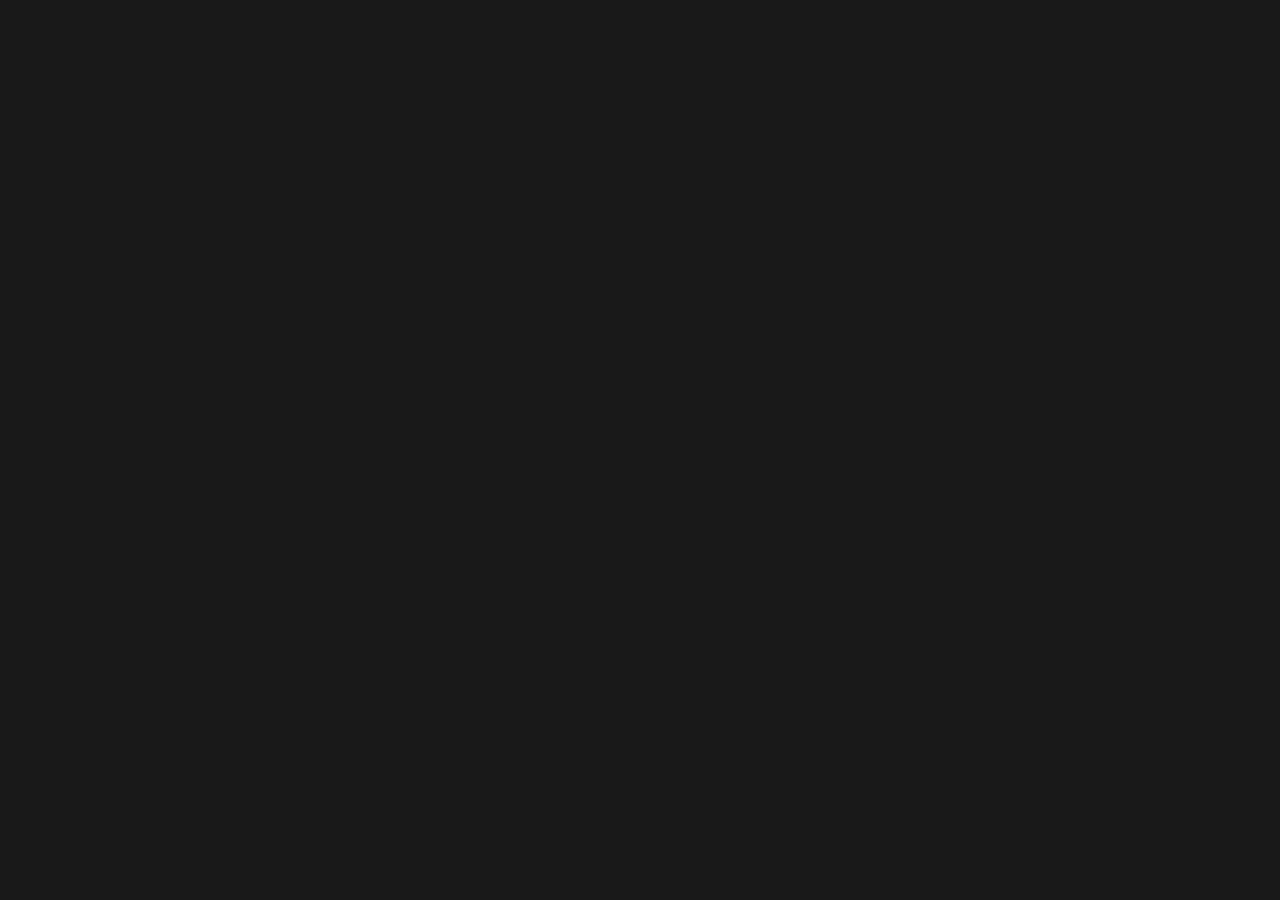
==== index.html @ 6f02e4bf "Add files via upload" ====
<!DOCTYPE html>
<html lang="en">

<head>
    <!-- Các thẻ meta cung cấp thông tin về trang web, không hiển thị trực tiếp trên trang -->
    <!-- Đặt bộ ký tự của trang web là UTF-8 
    (hiển thị gần như tất cả các ngôn ngữ trên thế giới, bao gồm cả tiếng Việt) -->
    <meta charset="UTF-8">
    <!-- Đặt viewport để trang web hiển thị tốt trên các thiết bị di động -->
    <meta name="viewport" content="width=device-width, initial-scale=1.0">
    <!-- Đặt tên tác giả của trang web -->
    <meta name="author" content="Ba Tuong Nguyen">
    <!-- Đặt mô tả ngắn gọn về trang web -->
    <meta name="description" content="Portfolio Website of Ba Tuong Nguyen, a 3D artist">
    <!-- Đặt các từ khóa liên quan đến trang web để cải thiện SEO -->
    <meta name="keywords" content="3D artist, portfolio, Ba Tuong Nguyen">

    <!-- Tiêu đề hiển thị trên tab trình duyệt -->
    <title>BTN - 3D Artist</title>

    <!-- Thẻ link được dùng để kết nối các tài nguyên bên ngoài như CSS, JS, favicon, font chữ, v.v.-->
    <!-- Đặt biểu tượng favicon cho trang web -->
    <link rel="icon" href="/img/Symbol Logo.png" type="image/x-icon" sizes="32x32">
    <!-- Liên kết đến tệp CSS bên ngoài để định dạng trang web -->
    <link rel="stylesheet" href="/css/style.css">
</head>

</html>
---- css/style.css ----
html {
    font-size: 20px;
    font-family: "Montserrat", "Roboto", sans-serif;
    background: rgba(0, 0, 0, 0.9)
}
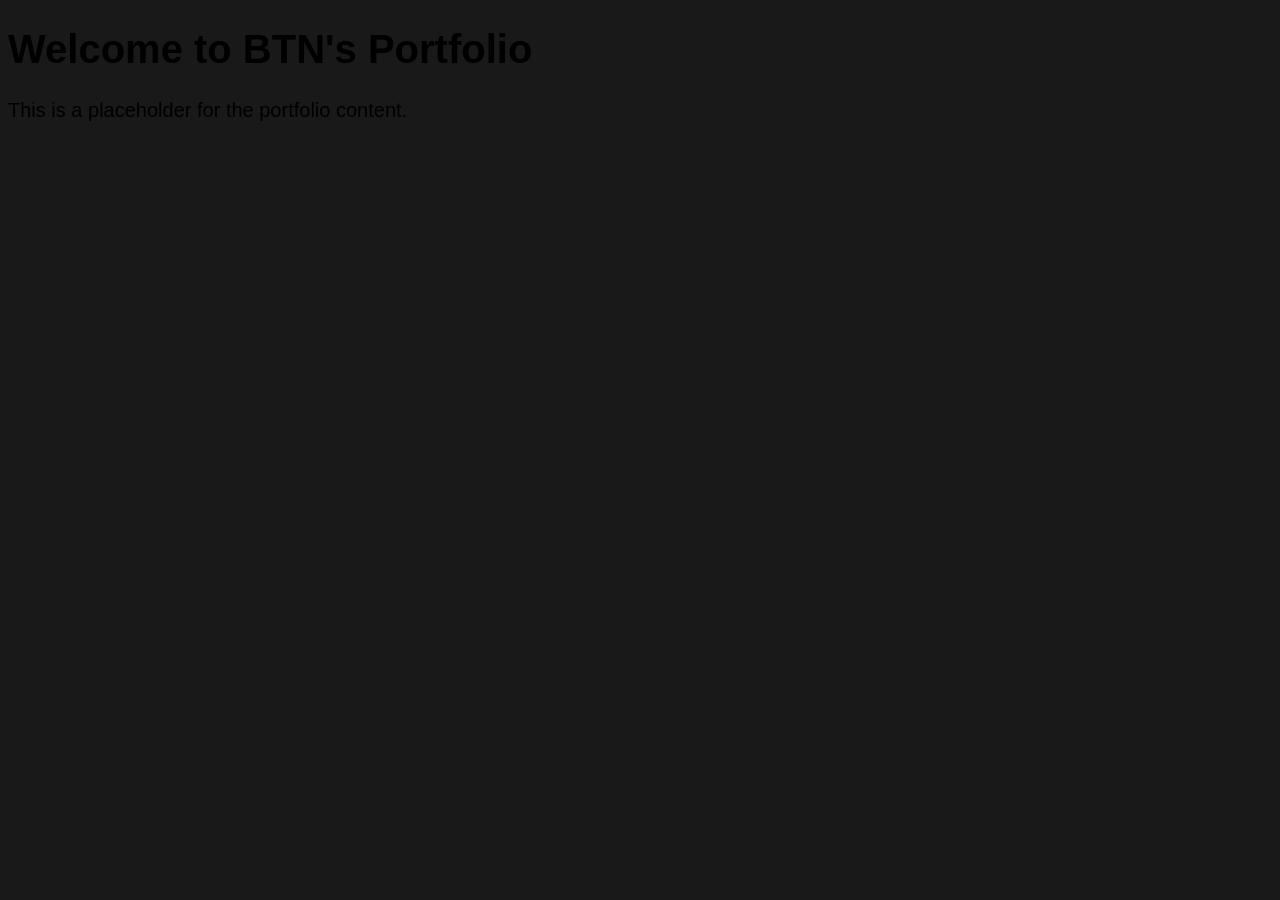
==== commit 7c84be0a: "Update index.html" ====
--- a/index.html
+++ b/index.html
@@ -20,9 +20,14 @@
 
     <!-- Thẻ link được dùng để kết nối các tài nguyên bên ngoài như CSS, JS, favicon, font chữ, v.v.-->
     <!-- Đặt biểu tượng favicon cho trang web -->
-    <link rel="icon" href="/img/Symbol Logo.png" type="image/x-icon" sizes="32x32">
+    <link rel="icon" href="./img/Symbol Logo.png" type="image/x-icon" sizes="32x32">
     <!-- Liên kết đến tệp CSS bên ngoài để định dạng trang web -->
-    <link rel="stylesheet" href="/css/style.css">
+    <link rel="stylesheet" href="./css/style.css">
 </head>
 
+<body>
+    <h1>Welcome to BTN's Portfolio</h1>
+    <p>This is a placeholder for the portfolio content.</p>
+</body>
+
 </html>
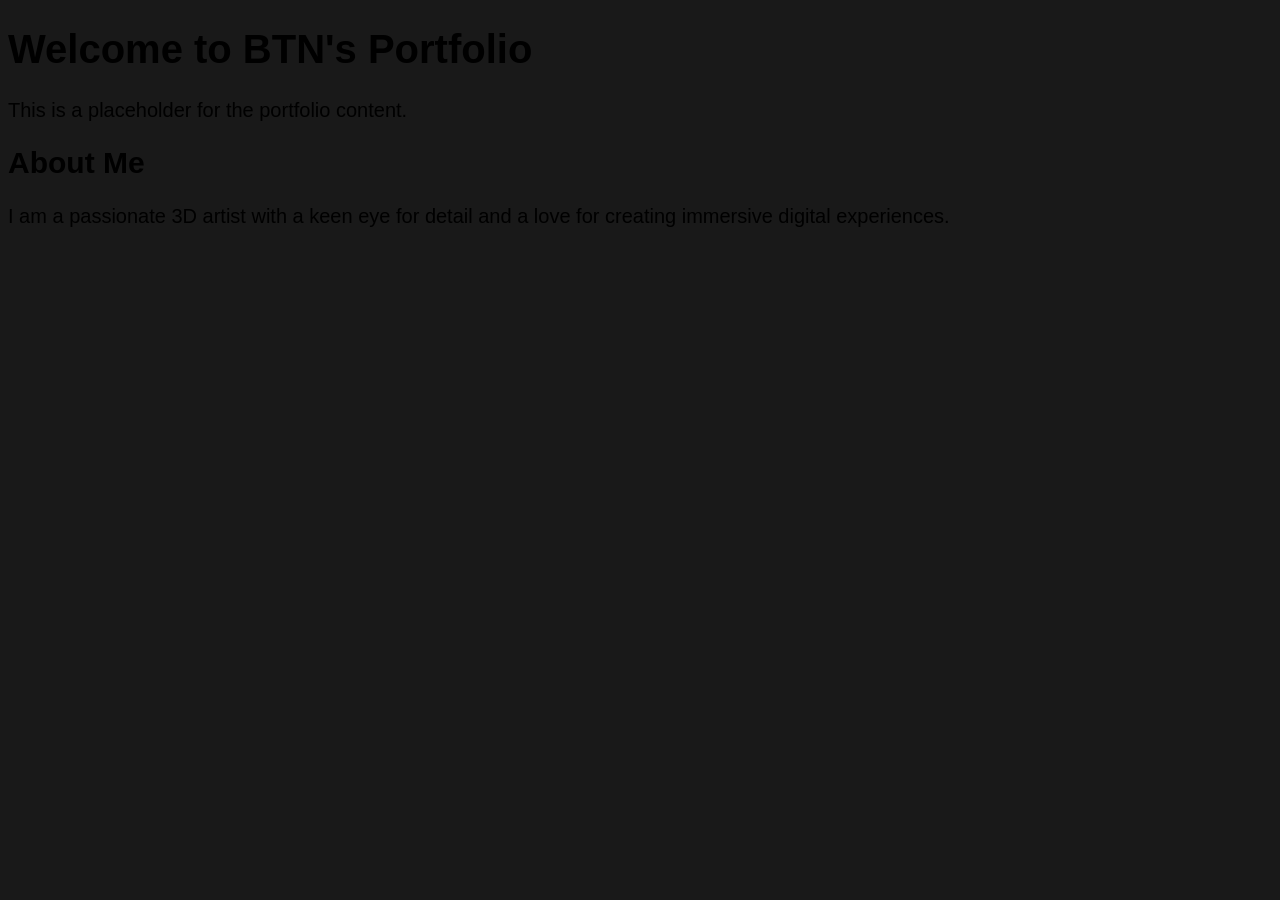
==== commit 091ed827: "upload index.html" ====
--- a/index.html
+++ b/index.html
@@ -28,6 +28,8 @@
 <body>
     <h1>Welcome to BTN's Portfolio</h1>
     <p>This is a placeholder for the portfolio content.</p>
+    <h2>About Me</h2>
+    <p>I am a passionate 3D artist with a keen eye for detail and a love for creating immersive digital experiences.</p>
 </body>
 
 </html>
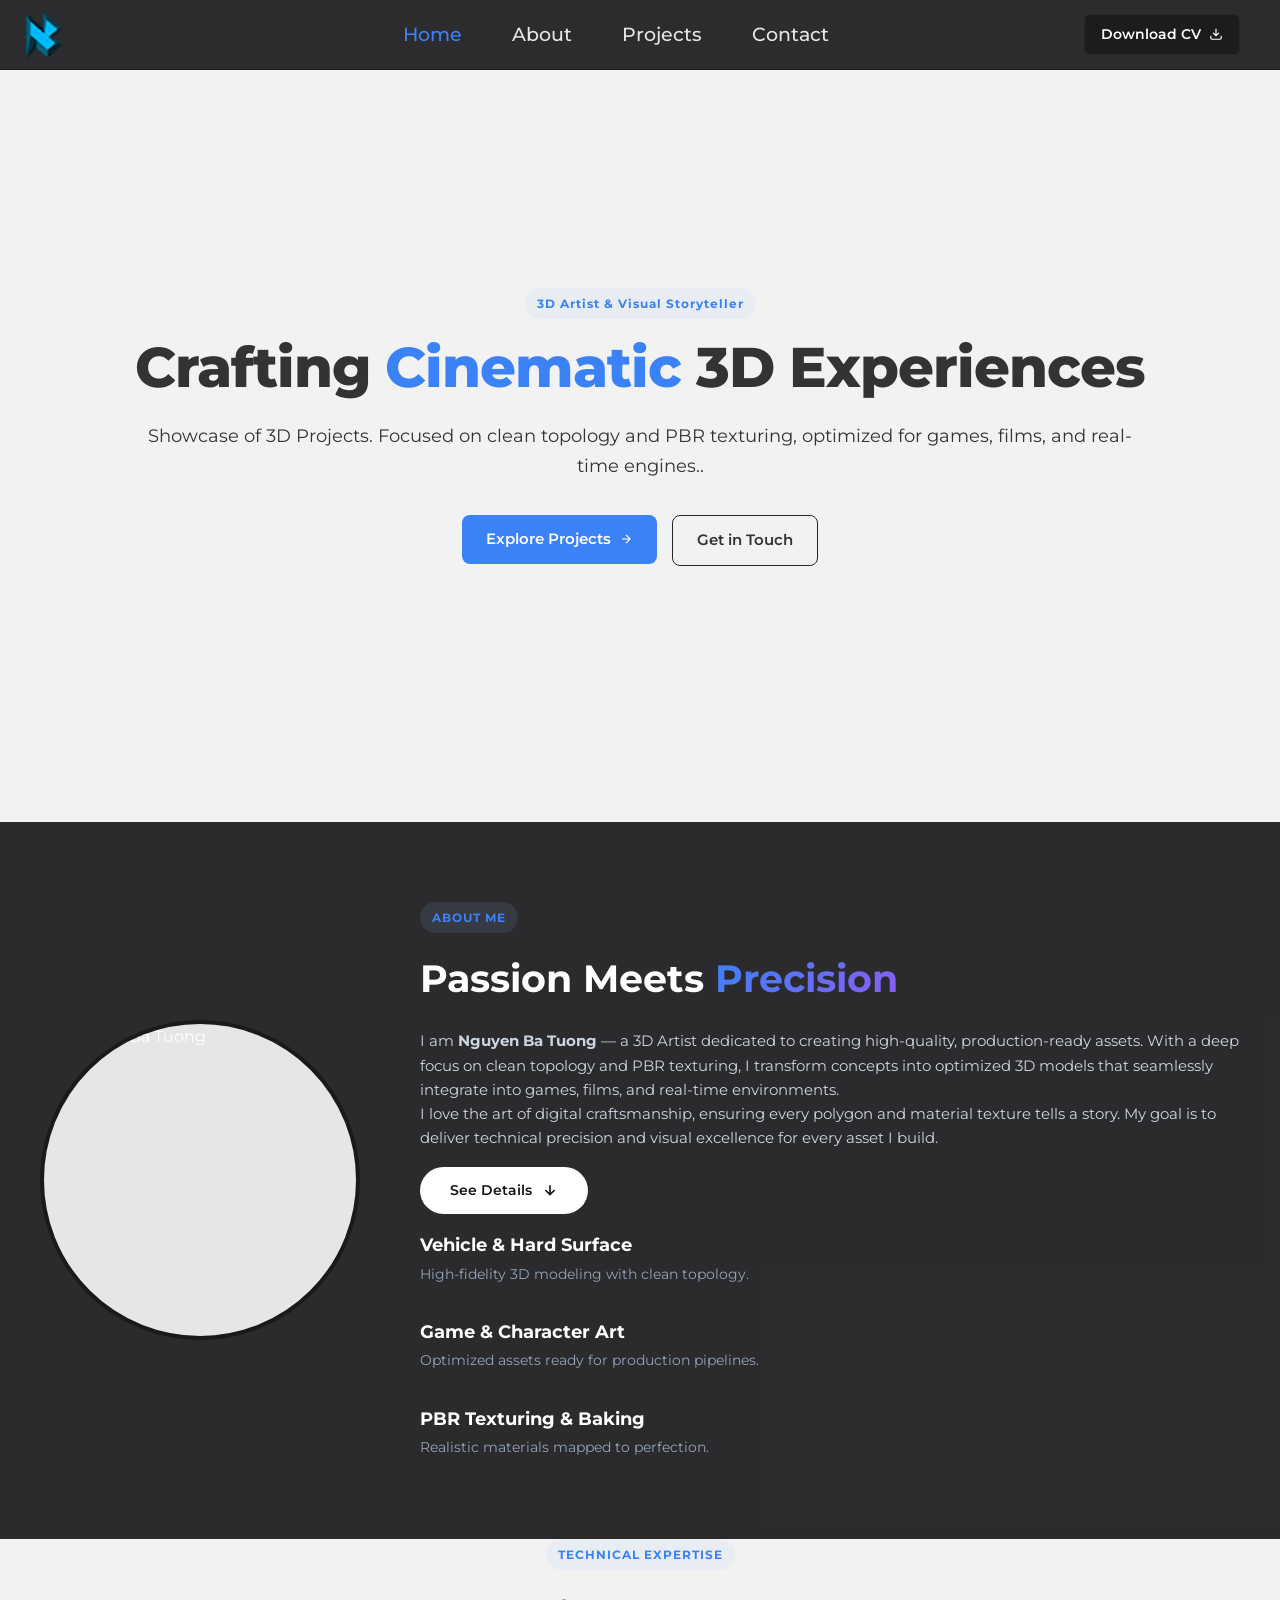
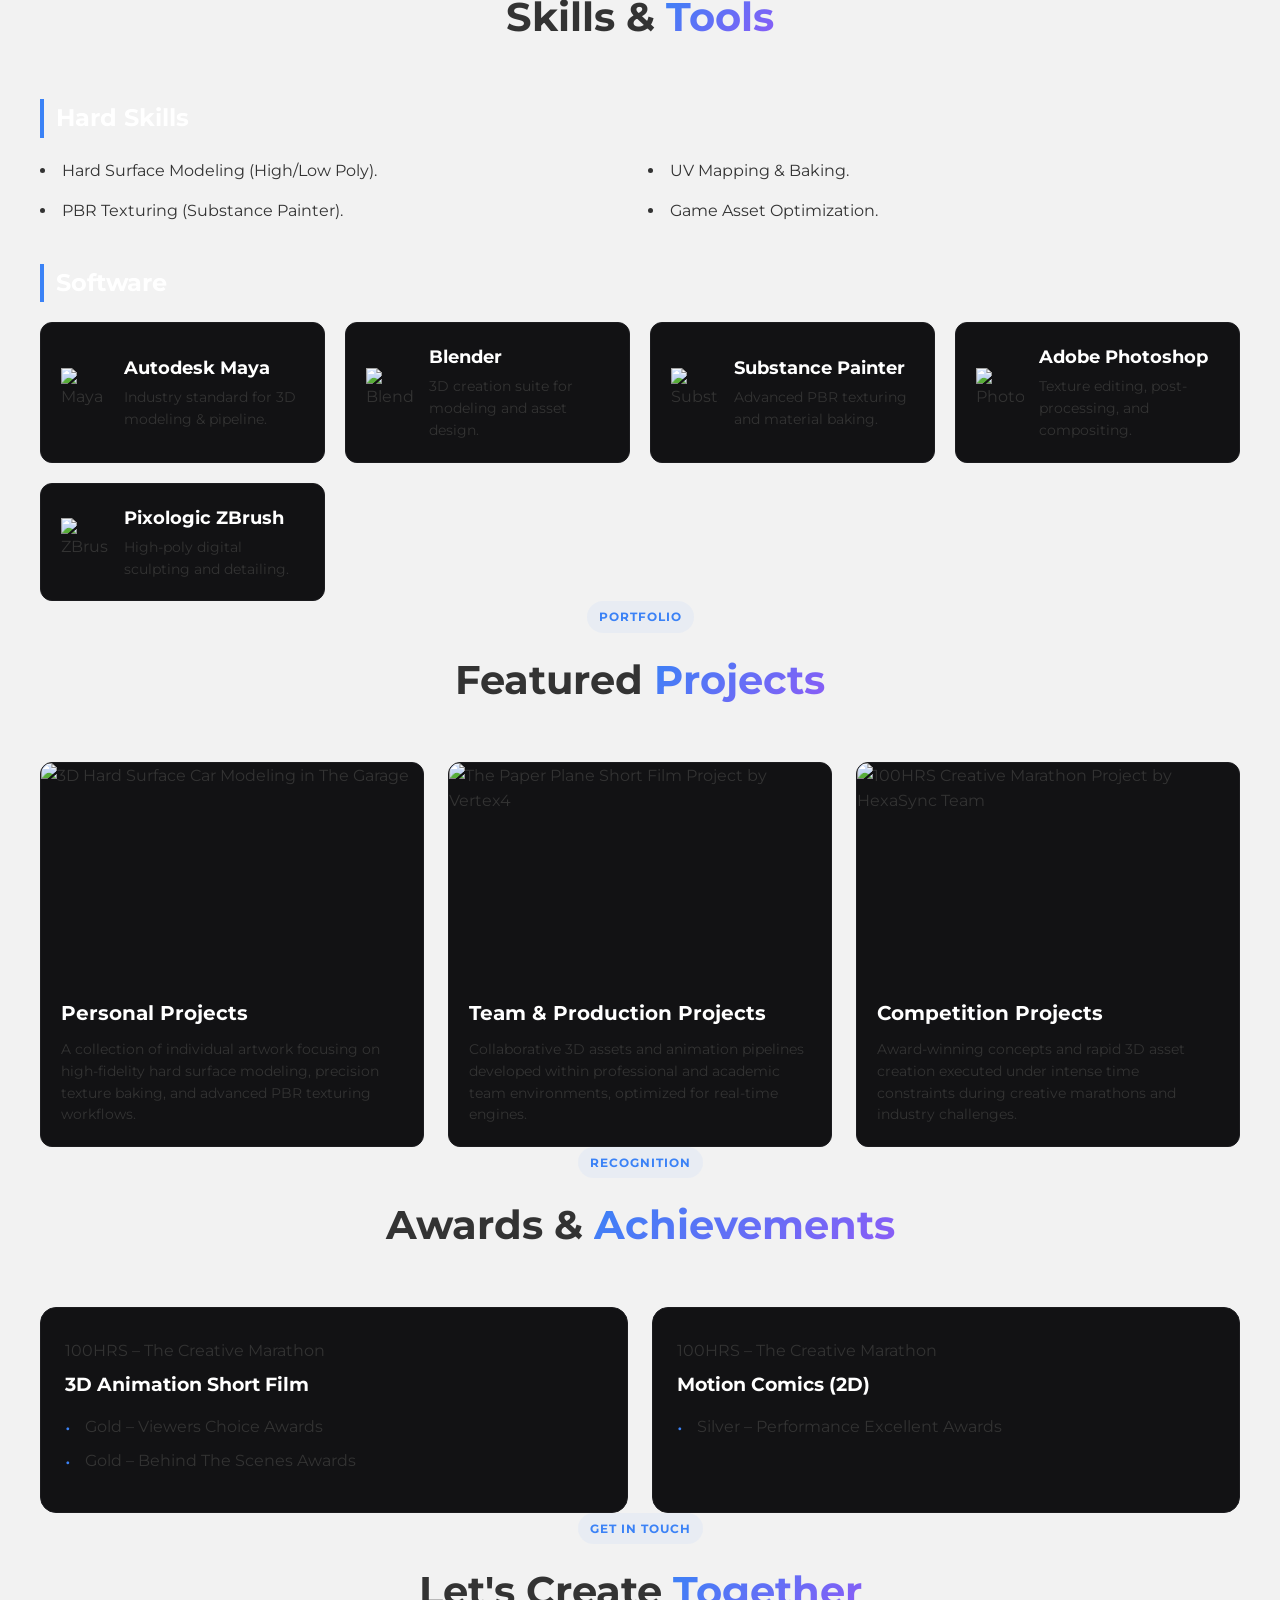
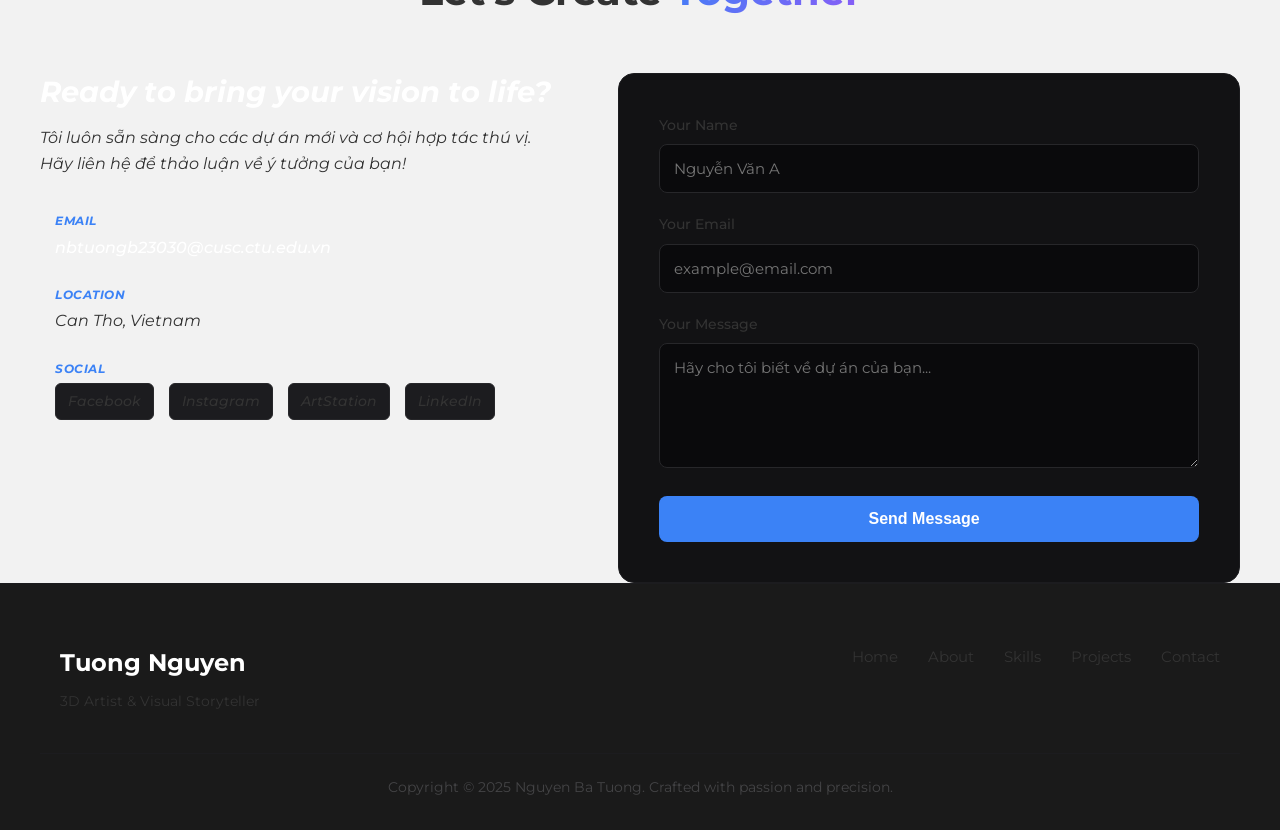
==== commit 5487634b: "010726-19h40-update" ====
--- a/index.html
+++ b/index.html
@@ -26,10 +26,385 @@
 </head>
 
 <body>
-    <h1>Welcome to BTN's Portfolio</h1>
-    <p>This is a placeholder for the portfolio content.</p>
-    <h2>About Me</h2>
-    <p>I am a passionate 3D artist with a keen eye for detail and a love for creating immersive digital experiences.</p>
+    <!-- Thẻ header được dùng để nhóm các nội dung đầu trang, thường chứa logo, tiêu đề và điều hướng -->
+    <header>
+        <a href="#" class="logo">
+            <img src="./img/Symbol Logo.png" alt="Logo">
+        </a>
+
+        <a href="./PDF/NguyenBaTuong_CV.pdf" class="btn-download">
+            <span>Download CV</span>
+            <svg width="14" height="14" viewBox="0 0 24 24" fill="none" stroke="currentColor" stroke-width="2"
+                class="icon-download">
+                <path d="M21 15v4a2 2 0 0 1-2 2H5a2 2 0 0 1-2-2v-4M7 10l5 5 5-5M12 15V3" />
+            </svg>
+        </a>
+
+        <button class="menu-toggle" id="menuOpen" aria-label="Open Menu">
+            <svg width="26" height="26" viewBox="0 0 24 24" fill="none" stroke="currentColor" stroke-width="2.5"
+                stroke-linecap="round">
+                <line x1="3" y1="12" x2="21" y2="12"></line>
+                <line x1="3" y1="6" x2="21" y2="6"></line>
+                <line x1="3" y1="18" x2="21" y2="18"></line>
+            </svg>
+        </button>
+
+        <nav class="nav-bar" id="navBar">
+            <button class="menu-close" id="menuClose" aria-label="Close Menu">
+                <svg width="28" height="28" viewBox="0 0 24 24" fill="none" stroke="currentColor" stroke-width="2.5"
+                    stroke-linecap="round">
+                    <line x1="18" y1="6" x2="6" y2="18"></line>
+                    <line x1="6" y1="6" x2="18" y2="18"></line>
+                </svg>
+            </button>
+            <ul class="nav-list">
+                <li><a href="#home" class="nav-link active">Home</a></li>
+                <li><a href="#about" class="nav-link">About</a></li>
+                <li><a href="#projects" class="nav-link">Projects</a></li>
+                <li><a href="#contact" class="nav-link">Contact</a></li>
+            </ul>
+        </nav>
+    </header>
+    <!-- Thẻ main được dùng để nhóm các nội dung chính của trang web, thường chứa các bài viết hoặc thông tin quan trọng -->
+    <main>
+        <article class="hero-section" id="home">
+            <p class="hero-badge">3D Artist & Visual Storyteller</p>
+            <h1 class="hero-title">
+                Crafting <span class="text-blue">Cinematic</span> 3D Experiences
+            </h1>
+            <p class="hero-description">
+                Showcase of 3D Projects. Focused on
+                clean topology and PBR texturing, optimized for games, films, and real-time engines..
+            </p>
+            <ul class="hero-actions">
+                <li>
+                    <a href="#projects" class="btn btn-primary">
+                        Explore Projects
+                        <svg width="14" height="14" viewBox="0 0 24 24" fill="none" stroke="currentColor"
+                            stroke-width="2" class="icon-arrow">
+                            <path d="M5 12h14M12 5l7 7-7 7" />
+                        </svg>
+                    </a>
+                </li>
+                <li>
+                    <a href="#contact" class="btn btn-secondary">Get in Touch</a>
+                </li>
+            </ul>
+
+        </article>
+        <article id="about" class="about-container">
+            <section class="about-section">
+                <div class="about-left">
+                    <div class="about-image-wraper">
+                        <img src="./img/Avatar_ver4.png" alt="Nguyen Ba Tuong" class="about-image" loading="lazy">
+                    </div>
+                </div>
+                <div class="about-right">
+                    <div class="about-header-group">
+                        <p class="badge-about">ABOUT ME</p>
+                        <h1 class="about-title">Passion Meets <span class="text-gradient">Precision</span></h1>
+                    </div>
+                    <p class="about-description">
+                        I am <strong>Nguyen Ba Tuong</strong> — a 3D Artist dedicated to creating high-quality,
+                        production-ready assets.
+                        With a deep focus on clean topology and PBR texturing, I transform concepts into optimized 3D
+                        models
+                        that seamlessly integrate into games, films, and real-time environments.
+                    </p>
+                    <p class="about-description">
+                        I love the art of digital craftsmanship, ensuring every polygon and material texture tells a
+                        story.
+                        My goal is to deliver technical precision and visual excellence for every asset I build.
+                    </p>
+                    <div class="about-actions">
+                        <a href="#skills" class="btn-read-more">
+                            <span>See Details</span>
+                            <svg width="16" height="16" viewBox="0 0 24 24" fill="none" stroke="currentColor"
+                                stroke-width="2.5" class="icon-arrow-down">
+                                <path d="M12 5v14M5 12l7 7 7-7" />
+                            </svg>
+                        </a>
+                    </div>
+                    <ul class="features-list">
+                        <li class="feature-item">
+                            <span class="feature-icon" aria-hidden="true"><i class="icon-star"></i></span>
+                            <div class="feature-content">
+                                <h3>Vehicle & Hard Surface</h3>
+                                <p>High-fidelity 3D modeling with clean topology.</p>
+                            </div>
+                        </li>
+                        <li class="feature-item">
+                            <span class="feature-icon" aria-hidden="true"><i class="icon-game"></i></span>
+                            <div class="feature-content">
+                                <h3>Game & Character Art</h3>
+                                <p>Optimized assets ready for production pipelines.</p>
+                            </div>
+                        </li>
+                        <li class="feature-item">
+                            <span class="feature-icon" aria-hidden="true"><i class="icon-check"></i></span>
+                            <div class="feature-content">
+                                <h3>PBR Texturing & Baking</h3>
+                                <p>Realistic materials mapped to perfection.</p>
+                            </div>
+                        </li>
+                    </ul>
+
+                </div>
+            </section>
+        </article>
+        <section class="skills-section">
+            <div class="skills-header">
+                <p class="badge-skills">TECHNICAL EXPERTISE</p>
+                <h1 class="skills-title">Skills & <span class="text-gradient">Tools</span></h1>
+            </div>
+            <section class="hard-skills-container">
+                <h2>Hard Skills</h2>
+                <ul class="hard-skills-list">
+                    <li>Hard Surface Modeling (High/Low Poly).</li>
+                    <li>UV Mapping & Baking.</li>
+                    <li>PBR Texturing (Substance Painter).</li>
+                    <li>Game Asset Optimization.</li>
+                </ul>
+            </section>
+            <section class="software-container">
+                <h2>Software</h2>
+                <ul class="software-grid">
+                    <li class="software-card">
+                        <span class="software-icon" aria-hidden="true">
+                            <img src="./img/maya logo.png" alt="Maya Logo">
+                        </span>
+                        <div class="software-info">
+                            <h3>Autodesk Maya</h3>
+                            <p>Industry standard for 3D modeling & pipeline.</p>
+                        </div>
+                    </li>
+
+                    <li class="software-card">
+                        <span class="software-icon" aria-hidden="true">
+                            <img src="./img/blender-icon.png" alt="Blender Logo">
+                        </span>
+                        <div class="software-info">
+                            <h3>Blender</h3>
+                            <p>3D creation suite for modeling and asset design.</p>
+                        </div>
+                    </li>
+
+                    <li class="software-card">
+                        <span class="software-icon" aria-hidden="true">
+                            <img src="./img/sp logo.png" alt="Substance Painter Logo">
+                        </span>
+                        <div class="software-info">
+                            <h3>Substance Painter</h3>
+                            <p>Advanced PBR texturing and material baking.</p>
+                        </div>
+                    </li>
+
+                    <li class="software-card">
+                        <span class="software-icon" aria-hidden="true">
+                            <img src="./img/ps logo.png" alt="Photoshop Logo">
+                        </span>
+                        <div class="software-info">
+                            <h3>Adobe Photoshop</h3>
+                            <p>Texture editing, post-processing, and compositing.</p>
+                        </div>
+                    </li>
+
+                    <li class="software-card">
+                        <span class="software-icon" aria-hidden="true">
+                            <img src="./img/ZbrushIcon.png" alt="ZBrush Logo">
+                        </span>
+                        <div class="software-info">
+                            <h3>Pixologic ZBrush</h3>
+                            <p>High-poly digital sculpting and detailing.</p>
+                        </div>
+                    </li>
+                </ul>
+            </section>
+        </section>
+        <article class="portfolio-section" id="projects">
+            <div class="portfolio-header">
+                <span class="badge-portfolio">PORTFOLIO</span>
+                <h1 class="portfolio-title">Featured <span class="text-gradient">Projects</span></h1>
+            </div>
+
+            <ul class="projects-grid">
+                <li class="project-card">
+                    <span class="project-thumbnail">
+                        <img src="./img/Car in The Garage FN Comopsiting.jpg"
+                            alt="3D Hard Surface Car Modeling in The Garage" loading="lazy">
+                    </span>
+                    <div class="project-content">
+                        <h3>Personal Projects</h3>
+                        <p>A collection of individual artwork focusing on high-fidelity hard surface modeling, precision
+                            texture baking, and advanced PBR texturing workflows.</p>
+                    </div>
+                </li>
+
+                <li class="project-card">
+                    <span class="project-thumbnail">
+                        <img src="./img/The Paper Plane by Vertex4-Cover.jpg"
+                            alt="The Paper Plane Short Film Project by Vertex4" loading="lazy">
+                    </span>
+                    <div class="project-content">
+                        <h3>Team & Production Projects</h3>
+                        <p>Collaborative 3D assets and animation pipelines developed within professional and academic
+                            team environments, optimized for real-time engines.</p>
+                    </div>
+                </li>
+
+                <li class="project-card">
+                    <span class="project-thumbnail">
+                        <img src="./img/100HRS_ArenaCantho01_HexaSync.jpg"
+                            alt="100HRS Creative Marathon Project by HexaSync Team" loading="lazy">
+                    </span>
+                    <div class="project-content">
+                        <h3>Competition Projects</h3>
+                        <p>Award-winning concepts and rapid 3D asset creation executed under intense time constraints
+                            during creative marathons and industry challenges.</p>
+                    </div>
+                </li>
+            </ul>
+        </article>
+        <section class="awards-section" id="awards">
+            <div class="awards-header">
+                <p class="badge-awards">RECOGNITION</p>
+                <h1 class="awards-title">Awards & <span class="text-gradient">Achievements</span></h1>
+            </div>
+
+            <ul class="awards-grid">
+
+                <li class="award-card">
+                    <span class="award-icon" aria-hidden="true">
+                        <i class="icon-star-gradient"></i>
+                    </span>
+                    <div class="award-content">
+                        <p>100HRS – The Creative Marathon</p>
+                        <h3 class="award-project-type">3D Animation Short Film</h3>
+                        <ul class="award-sub-list">
+                            <li>Gold – Viewers Choice Awards</li>
+                            <li>Gold – Behind The Scenes Awards</li>
+                        </ul>
+                    </div>
+                </li>
+
+                <li class="award-card">
+                    <span class="award-icon" aria-hidden="true">
+                        <i class="icon-star-gradient"></i>
+                    </span>
+                    <div class="award-content">
+                        <p>100HRS – The Creative Marathon</p>
+                        <h3 class="award-project-type">Motion Comics (2D)</h3>
+                        <ul class="award-sub-list">
+                            <li>Silver – Performance Excellent Awards</li>
+                        </ul>
+                    </div>
+                </li>
+
+            </ul>
+        </section>
+        <article class="contact-section" id="contact">
+            <div class="contact-header">
+                <span class="badge-contact">GET IN TOUCH</span>
+                <h1 class="contact-title">Let's Create <span class="text-gradient">Together</span></h1>
+            </div>
+
+            <div class="contact-container">
+                <address class="contact-info">
+                    <h2>Ready to bring your vision to life?</h2>
+                    <p class="contact-subtitle">Tôi luôn sẵn sàng cho các dự án mới và cơ hội hợp tác thú vị. Hãy liên
+                        hệ để thảo luận về ý tưởng của bạn!</p>
+
+                    <ul class="contact-methods">
+                        <li class="method-item">
+                            <span class="method-icon" aria-hidden="true"><i class="icon-email"></i></span>
+                            <div class="method-detail">
+                                <span class="method-label">EMAIL</span>
+                                <a href="mailto:nbtuongb23030@cusc.ctu.edu.vn">nbtuongb23030@cusc.ctu.edu.vn</a>
+                            </div>
+                        </li>
+
+                        <li class="method-item">
+                            <span class="method-icon" aria-hidden="true"><i class="icon-location"></i></span>
+                            <div class="method-detail">
+                                <span class="method-label">LOCATION</span>
+                                <p>Can Tho, Vietnam</p>
+                            </div>
+                        </li>
+
+                        <li class="method-item social-item">
+                            <span class="method-icon" aria-hidden="true"><i class="icon-social"></i></span>
+                            <div class="method-detail">
+                                <span class="method-label">SOCIAL</span>
+                                <div class="social-links">
+                                    <a href="#" target="_blank" rel="noopener noreferrer">Facebook</a>
+                                    <a href="#" target="_blank" rel="noopener noreferrer">Instagram</a>
+                                    <a href="#" target="_blank" rel="noopener noreferrer">ArtStation</a>
+                                    <a href="#" target="_blank" rel="noopener noreferrer">LinkedIn</a>
+                                </div>
+                            </div>
+                        </li>
+                    </ul>
+                </address>
+
+                <form class="contact-form" action="#" method="POST">
+                    <div class="form-group">
+                        <label for="user-name">Your Name</label>
+                        <input type="text" id="user-name" name="name" placeholder="Nguyễn Văn A" required>
+                    </div>
+
+                    <div class="form-group">
+                        <label for="user-email">Your Email</label>
+                        <input type="email" id="user-email" name="email" placeholder="example@email.com" required>
+                    </div>
+
+                    <div class="form-group">
+                        <label for="user-message">Your Message</label>
+                        <textarea id="user-message" name="message" rows="5"
+                            placeholder="Hãy cho tôi biết về dự án của bạn..." required></textarea>
+                    </div>
+
+                    <button type="submit" class="btn-submit">
+                        <span>Send Message</span>
+                        <i class="icon-paper-plane" aria-hidden="true"></i>
+                    </button>
+                </form>
+            </div>
+        </article>
+    </main>
+    <!-- Thẻ footer được dùng để nhóm các nội dung chân trang, thường chứa thông tin liên hệ, bản quyền và liên kết quan trọng -->
+    <footer class="main-footer">
+        <div class="footer-container">
+
+            <div class="footer-brand">
+                <h3 class="footer-logo">Tuong Nguyen</h3>
+                <p class="footer-tagline">3D Artist & Visual Storyteller</p>
+            </div>
+
+            <nav class="footer-nav" aria-label="Footer Navigation">
+                <ul class="footer-links">
+                    <li><a href="#home">Home</a></li>
+                    <li><a href="#about">About</a></li>
+                    <li><a href="#skills">Skills</a></li>
+                    <li><a href="#projects">Projects</a></li>
+                    <li><a href="#contact">Contact</a></li>
+                </ul>
+            </nav>
+
+        </div>
+
+        <hr class="footer-divider">
+
+        <div class="footer-bottom">
+            <small class="copyright">Copyright &copy 2025 Nguyen Ba Tuong. Crafted with passion and precision.</small>
+        </div>
+    </footer>
+    <button id="backToTop" class="btn-back-to-top" aria-label="Back to top">
+        <svg xmlns="http://www.w3.org/2000/svg" viewBox="0 0 24 24" fill="none" stroke="currentColor" stroke-width="2.5"
+            stroke-linecap="round" stroke-linejoin="round" class="arrow-icon">
+            <polyline points="18 15 12 9 6 15"></polyline>
+        </svg>
+    </button>
+    <script src="./js/script.js"></script>
 </body>
 
 </html>
--- a/css/style.css
+++ b/css/style.css
@@ -1,5 +1,996 @@
+/* ==========================================================================
+   1. CẤU HÌNH GỐC & BIẾN (BASE & VARIABLES)
+   ========================================================================== */
+@import url('https://fonts.googleapis.com/css2?family=Montserrat:ital,wght@0,100..900;1,100..900&display=swap');
+@import url('https://fonts.googleapis.com/css2?family=Roboto:ital,wght@0,100..900;1,100..900&display=swap');
+
+:root {
+    /* Hệ màu tối (Dark Mode) cao cấp phù hợp với 3D Artist */
+    --bg-main: hsl(0, 0%, 95%);          /* Màu nền chính của toàn bộ trang web */
+    --bg-card: #121214;          /* Màu nền của các ô Card, Khung nội dung */
+    --bg-card-hover: #1a1a1e;    /* Màu nền Card khi di chuột vào */
+    --color-primary: #3b82f6;    /* Màu xanh chủ đạo (Accent Blue) */
+    --color-text: hsl(0, 0%, 20%);       /* Màu chữ chính (Trắng sáng) */
+    --color-text-muted-1: hsl(0, 0%, 20%); /* Màu chữ phụ/mô tả (Xám giảm tương phản) */
+    --color-text-muted-2: hsl(0, 0%, 80%);
+    --max-width: 1200px;         /* Chiều rộng tối đa của nội dung trang web */
+    --transition: all 0.3s ease; /* Hiệu ứng chuyển cảnh mượt mà chung */
+}
+
+* {
+    margin: 0;
+    padding: 0;
+    box-sizing: border-box;
+}
+
 html {
-    font-size: 20px;
-    font-family: "Montserrat", "Roboto", sans-serif;
-    background: rgba(0, 0, 0, 0.9)
-}
+    scroll-behavior: smooth;     /* Cuộn trang mượt mà khi bấm Link điều hướng */
+}
+
+body {
+    font-size: 16px;             /* Đặt lại 16px chuẩn để tính toán đơn vị rem dễ hơn */
+    font-family: 'Montserrat', 'Roboto', sans-serif;
+    background-color: var(--bg-main);
+    color: var(--color-text);
+    line-height: 1.6;
+    overflow-x: hidden;          /* Ngăn chặn trang web bị tràn/vỡ theo chiều ngang */
+}
+
+/* Khung bọc giới hạn chiều rộng nội dung để không bị tràn ra mép màn hình lớn */
+section, article {
+    max-width: var(--max-width);
+    margin: 0 auto;
+    /* padding: 80px 20px;          Khoảng cách trên/dưới tạo khoảng thở cho thiết kế */
+}
+
+/* ==========================================================================
+   2. THÀNH PHẦN TIỆN ÍCH (UTILITIES) - Dùng chung nhiều nơi
+   ========================================================================== */
+.text-blue {
+    color: var(--color-primary);
+}
+
+.text-gradient {
+    background: linear-gradient(135deg, #3b82f6 0%, #8b5cf6 50%, #ec4899 100%);
+    background-clip: text; /* Tạo hiệu ứng gradient cho chữ */
+    -webkit-background-clip: text; /* Tạo hiệu ứng gradient cho chữ */
+    -webkit-text-fill-color: transparent; /* Ẩn màu chữ gốc để chỉ hiển thị gradient */
+}
+
+/* Định dạng các thẻ Badge (Nhãn phụ nằm trên tiêu đề) */
+[class^="badge-"], .hero-badge {
+    display: inline-block;
+    background: rgba(143, 186, 255, 0.1);
+    color: var(--color-primary);
+    padding: 6px 12px;
+    border-radius: 20px;
+    font-size: 0.75rem;
+    font-weight: 700;
+    letter-spacing: 1px;
+    margin-bottom: 15px;
+}
+
+/* Nút bấm (Buttons) */
+.btn {
+    display: inline-flex;
+    align-items: center;
+    gap: 8px;
+    padding: 12px 24px;
+    border-radius: 8px;
+    font-weight: 600;
+    text-decoration: none;
+    font-size: 0.95rem;
+    transition: var(--transition);
+}
+
+.btn-primary {
+    background-color: var(--color-primary);
+    color: #fff;
+}
+
+.btn-primary:hover {
+    background-color: #2563eb;
+    transform: translateY(-2px);
+}
+
+.btn-secondary {
+    background-color: transparent;
+    color: var(--color-text);
+    border: 1px solid #27272a;
+}
+
+.btn-secondary:hover {
+    background-color: #27272a;
+    border-color: #3f3f46;
+}
+
+/* ==========================================================================
+   3. THANH ĐIỀU HƯỚNG (HEADER & NAVIGATION)
+   ========================================================================== */
+header {
+    position: fixed;
+    top: 0;
+    left: 0;
+    width: 100%;
+    height: 70px;
+    background: rgba(10, 10, 12, 0.85);
+    backdrop-filter: blur(12px);
+    -webkit-backdrop-filter: blur(12px);
+    display: flex;
+    justify-content: space-between;
+    align-items: center;
+    padding: 0px 40px 0 20px;
+    z-index: 1000;
+    border-bottom: 1px solid #1c1c1f;
+}
+
+header .logo img {
+    width: 3em;
+    height: 3em;
+    margin: 3em 0 2.5em 0;
+}
+
+/* Sắp xếp thứ tự chuẩn trên MÁY TÍNH (Desktop) */
+.logo         { order: 1; }
+.nav-bar      { order: 2; }
+.btn-download { order: 3; }
+
+/* Mặc định ẩn các nút bấm đóng/mở của mobile khi ở trên máy tính */
+.menu-toggle, .menu-close {
+    display: none;
+}
+
+/* Kiểu dáng nút Download CV */
+.btn-download {
+    display: inline-flex;
+    align-items: center;
+    gap: 8px;
+    background: #1c1c1f;
+    color: #ffffff;
+    padding: 8px 16px;
+    border-radius: 6px;
+    text-decoration: none;
+    font-size: 0.88rem;
+    font-weight: 600;
+    border: 1px solid #27272a;
+    transition: all 0.3s ease;
+}
+.btn-download:hover {
+    background: #3b82f6;
+    border-color: #3b82f6;
+    box-shadow: 0 0 15px rgba(59, 130, 246, 0.4);
+}
+
+/* Định dạng Menu chữ trên Máy tính */
+.nav-list {
+    display: flex;
+    gap: 50px;
+    list-style: none;
+    margin-left: 5em;
+}
+.nav-link {
+    color: hsl(0, 0%, 90%);
+    text-decoration: none;
+    font-weight: 500;
+    font-size: 1.2rem;
+    transition: color 0.3s ease;
+}
+.nav-link:hover, .nav-link.active {
+    color: #3b82f6;
+}
+/* ==========================================================================
+   4. PHẦN GIỚI THIỆU ĐẦU TRANG (HERO SECTION)
+   ========================================================================== */
+.hero-section {
+    padding-top: 18em;          /* Đẩy khoảng cách xuống để tránh bị Menu Header đè lên */
+    text-align: center;          /* Căn giữa toàn bộ nội dung Hero */
+    max-width: 80vw;            /* Bóp hẹp lại một chút nhìn bố cục chữ sẽ đẹp hơn */
+}
+
+.hero-title {
+    font-size: 3.5rem;
+    font-weight: 800;
+    line-height: 1.2;
+    margin-bottom: 20px;
+    letter-spacing: -1px;
+}
+
+.hero-description {
+    color: var(--color-text-muted-1);
+    font-size: 1.15rem;
+    margin-bottom: 35px;
+}
+
+.hero-actions {
+    display: flex;
+    justify-content: center;
+    gap: 15px;
+    list-style: none;
+    margin-bottom: 50px;
+}
+
+/* ==========================================================================
+   5. PHẦN GIỚI THIỆU BẢN THÂN (ABOUT SECTION)
+   ========================================================================== */
+.about-container {
+    max-width: 100%;            /* Trải rộng toàn màn hình để đổ nền đen */
+    margin-top: 16em;
+    color: #ffffff;             /* Chuyển toàn bộ chữ mặc định thành màu trắng */
+    background-color: rgba(22, 22, 24, 0.9); /* Màu đen 90% siêu sang trọng */
+    padding: 80px 40px;         /* Giới hạn nội dung gọn vào giữa */
+}
+
+.about-section {
+    max-width: 1200px; 
+    margin: 0 auto;
+    display: flex;
+    align-items: center;        /* Căn cột ảnh và cột chữ bằng nhau theo chiều dọc */
+    gap: 60px;                  /* Khoảng cách giữa ảnh và chữ */
+}
+
+/* --- CỘT TRÁI: HÌNH ẢNH --- */
+.about-left {
+    flex: 1;
+    display: flex;
+    justify-content: center;
+}
+
+.about-image-wrapper {
+    position: relative;
+}
+
+/* Hiệu ứng vòng tròn đứt nét xung quanh ảnh nghệ thuật */
+.about-image-wrapper::before {
+    content: '';
+    position: absolute;
+    top: -10px;
+    left: -10px;
+    width: 240px;
+    height: 240px;
+    border: 2px dashed #3b82f6; /* Viền neon xanh tương phản mạnh trên nền đen */
+    border-radius: 50%;
+    animation: rotateCircle 20s linear infinite;
+    z-index: 1;
+}
+
+/* Tối ưu ảnh Avatar gốc của bạn */
+.about-image {
+    width: 320px;                /* Tăng kích thước lên một chút cho cân xứng bố cục Grid */
+    height: 320px;
+    object-fit: cover;
+    border-radius: 50%;
+    display: block;
+    margin: 0 auto;
+    border: 4px solid hsl(0, 0%, 10%);   /* Tạo viền sang trọng bọc quanh avatar */
+    background: hsl(0, 0%, 90%); /* Nền đen cho avatar nếu ảnh chưa load kịp */
+}
+
+
+.about-header-group {
+    margin-bottom: 20px;
+}
+
+.about-title {
+    font-size: 2.4rem;
+    color: #ffffff;             /* Tiêu đề trắng sáng nổi bật */
+    margin: 0;
+}
+
+.text-gradient {
+    background: linear-gradient(135deg, #3b82f6, #8b5cf6);
+    -webkit-background-clip: text;
+    -webkit-text-fill-color: transparent;
+}
+
+.about-description {
+    font-size: 0.95rem;
+    line-height: 1.6;
+    color: #cbd5e1;             /* Màu xám trắng dịu mắt, dễ đọc trên nền tối */
+    margin: 0;
+}
+
+/* Danh sách các tính năng/thế mạnh nổi bật */
+.features-list {
+    list-style: none;
+    display: flex;
+    flex-direction: column;
+    gap: 15px;
+    padding: 0;
+}
+
+/* .feature-item {
+    display: flex;
+    gap: 15px;
+    margin-bottom: 20px;
+} */
+
+.feature-content h3 {
+    font-size: 1.1rem;
+    color: #ffffff;
+    margin-bottom: 3px;
+    margin-top: 1em;
+}
+
+.feature-content p {
+    font-size: 0.9rem;
+    color: #94a3b8;
+}
+
+/* --- ĐỊNH DẠNG NÚT XEM CHI TIẾT (SEE DETAILS) --- */
+.about-actions {
+    margin-top: 1em;
+}
+
+.btn-read-more {
+    display: inline-flex;
+    align-items: center;
+    gap: 10px;
+    background: #ffffff;        /* Nút màu trắng nổi bật rực rỡ trên nền đen */
+    color: #161618;             /* Chữ màu tối sâu */
+    padding: 12px 30px;
+    border-radius: 30px;
+    text-decoration: none;
+    font-size: 0.9rem;
+    font-weight: 600;
+    transition: all 0.3s ease;
+}
+
+.btn-read-more:hover {
+    background: #3b82f6;        /* Chuyển sang xanh neon khi di chuột vào */
+    color: #ffffff;
+    box-shadow: 0 4px 20px rgba(59, 130, 246, 0.4);
+    transform: translateY(-2px);
+}
+
+.icon-arrow-down {
+    transition: transform 0.3s ease;
+}
+
+.btn-read-more:hover .icon-arrow-down {
+    transform: translateY(3px); /* Mũi tên trượt nhẹ xuống khi hover tạo hiệu ứng dẫn lối */
+}
+
+/* Hoạt ảnh xoay viền tròn */
+@keyframes rotateCircle {
+    from { transform: rotate(0deg); }
+    to { transform: rotate(360deg); }
+}
+
+/* ==========================================================================
+   6. KỸ NĂNG & CÔNG CỤ (SKILLS & SOFTWARE)
+   ========================================================================== */
+.skills-header, .portfolio-header, .awards-header, .contact-header {
+    text-align: center;
+    margin-bottom: 50px;
+}
+
+.skills-title, .portfolio-title, .awards-title, .contact-title {
+    font-size: 2.5rem;
+    font-weight: 700;
+}
+
+.hard-skills-container {
+    margin-bottom: 40px;
+}
+
+.hard-skills-container h2, .software-container h2 {
+    font-size: 1.5rem;
+    margin-bottom: 20px;
+    color: #fff;
+    border-left: 4px solid var(--color-primary);
+    padding-left: 12px;
+}
+
+.hard-skills-list {
+    display: grid;
+    grid-template-columns: repeat(2, 1fr); /* Chia kỹ năng cứng thành 2 cột song song */
+    gap: 15px;
+    list-style-position: inside; /* Đẩy dấu chấm đầu dòng thụt vào trong văn bản */
+    color: var(--color-text-muted);
+}
+
+/* Giữ nguyên cấu trúc lưới phần mềm có sẵn của bạn và tối ưu hóa biến */
+.software-grid {
+    display: grid;
+    grid-template-columns: repeat(auto-fit, minmax(280px, 1fr)); /* Tự động tính toán số cột theo màn hình */
+    gap: 20px;
+    list-style: none;
+    padding: 0;
+}
+
+.software-card {
+    display: flex;
+    align-items: center;
+    gap: 15px;
+    background: var(--bg-card);
+    padding: 20px;
+    border-radius: 12px;
+    border: 1px solid #1c1c1f;
+    transition: var(--transition);
+}
+
+.software-card:hover {
+    background: var(--bg-card-hover);
+    border-color: var(--color-primary);
+    transform: translateY(-3px);
+}
+
+.software-icon img {
+    width: 48px;
+    height: 48px;
+    object-fit: contain;
+    display: block;
+}
+
+.software-info h3 {
+    margin: 0 0 5px 0;
+    font-size: 1.1rem;
+    color: #fff;
+}
+
+.software-info p {
+    margin: 0;
+    font-size: 0.85rem;
+    color: var(--color-text-muted);
+}
+
+/* ==========================================================================
+   7. DỰ ÁN (PROJECTS)
+   ========================================================================== */
+.projects-grid {
+    display: grid;
+    grid-template-columns: repeat(3, 1fr); /* Chuyển flex có sẵn thành Grid 3 cột chuẩn đét */
+    gap: 24px;
+    list-style: none;
+}
+
+.project-card {
+    background: var(--bg-card);
+    border-radius: 12px;
+    overflow: hidden;
+    border: 1px solid #1c1c1f;
+    transition: var(--transition);
+}
+
+.project-card:hover {
+    transform: translateY(-8px);
+    border-color: #27272a;
+    box-shadow: 0 12px 30px rgba(0, 0, 0, 0.4);
+}
+
+/* Khống chế khung hình tỷ lệ điện ảnh (Cinematic 16:9) không méo ảnh nghệ thuật 3D */
+.project-thumbnail {
+    display: block;
+    width: 100%;
+    aspect-ratio: 16 / 9;        /* Ép khung ảnh luôn chuẩn tỷ lệ 16:9 */
+    overflow: hidden;
+}
+
+.project-thumbnail img {
+    width: 100%;
+    height: 100%;
+    object-fit: cover;           /* Ảnh tự động lấp đầy khung mà không bị lùn hay méo */
+    display: block;
+    transition: var(--transition);
+}
+
+.project-card:hover .project-thumbnail img {
+    transform: scale(1.05);      /* Phóng to ảnh nhẹ khi hover tạo cảm giác tương tác */
+}
+
+.project-content {
+    padding: 20px;
+}
+
+.project-content h3 {
+    margin-bottom: 10px;
+    color: #fff;
+    font-size: 1.25rem;
+}
+
+.project-content p {
+    color: var(--color-text-muted);
+    font-size: 0.9rem;
+    line-height: 1.5;
+}
+
+/* ==========================================================================
+   8. GIẢI THƯỞNG (AWARDS)
+   ========================================================================== */
+.awards-grid {
+    display: grid;
+    grid-template-columns: repeat(2, 1fr); /* Grid 2 cột song song */
+    gap: 24px;
+    list-style: none;
+    padding: 0;
+}
+
+.award-card {
+    background: var(--bg-card);
+    border: 1px solid #1c1c1f;
+    border-radius: 16px;
+    padding: 30px 24px;
+    transition: var(--transition);
+}
+
+.award-card:hover {
+    transform: translateY(-5px);
+    border-color: var(--color-primary);
+}
+
+.award-project-type {
+    margin: 5px 0 15px 0;
+    color: #fff;
+    font-size: 1.2rem;
+}
+
+.award-sub-list {
+    list-style: none;
+    padding-left: 0;
+}
+
+.award-sub-list li {
+    position: relative;
+    padding-left: 20px;
+    margin-bottom: 8px;
+    color: var(--color-text-muted);
+}
+
+/* Tạo dấu chấm xanh custom trước mỗi phần thưởng */
+.award-sub-list li::before {
+    content: "•";
+    color: var(--color-primary);
+    font-size: 1.2rem;
+    position: absolute;
+    left: 0;
+    top: -2px;
+}
+
+/* ==========================================================================
+   9. LIÊN HỆ (CONTACT SECTION & FORM) - Hoàn thiện mới 100%
+   ========================================================================== */
+/* Cấu trúc chia đôi: Trái thông tin liên hệ, Phải là Form nhập liệu */
+.contact-container {
+    display: grid;
+    grid-template-columns: 1fr 1.2fr;
+    gap: 60px;
+}
+
+.contact-info h2 {
+    font-size: 1.8rem;
+    color: #fff;
+    margin-bottom: 15px;
+    line-height: 1.3;
+}
+
+.contact-subtitle {
+    color: var(--color-text-muted);
+    margin-bottom: 35px;
+}
+
+.contact-methods {
+    list-style: none;
+}
+
+.method-item {
+    display: flex;
+    gap: 15px;
+    margin-bottom: 25px;
+}
+
+.method-label {
+    display: block;
+    font-size: 0.75rem;
+    font-weight: 700;
+    color: var(--color-primary);
+    letter-spacing: 0.5px;
+    margin-bottom: 4px;
+}
+
+.method-detail a {
+    color: #fff;
+    text-decoration: none;
+    font-weight: 500;
+    transition: var(--transition);
+}
+
+.method-detail a:hover {
+    color: var(--color-primary);
+}
+
+.social-links {
+    display: flex;
+    gap: 15px;
+    flex-wrap: wrap;
+    margin-top: 5px;
+}
+
+.social-links a {
+    color: var(--color-text-muted);
+    text-decoration: none;
+    font-size: 0.9rem;
+    background: #1c1c1f;
+    padding: 6px 12px;
+    border-radius: 6px;
+    border: 1px solid #27272a;
+    transition: var(--transition);
+}
+
+.social-links a:hover {
+    color: #fff;
+    background: var(--color-primary);
+    border-color: var(--color-primary);
+}
+
+/* Định dạng Form nhập liệu */
+.contact-form {
+    background: var(--bg-card);
+    padding: 40px;
+    border-radius: 16px;
+    border: 1px solid #1c1c1f;
+}
+
+.form-group {
+    margin-bottom: 20px;
+}
+
+.form-group label {
+    display: block;
+    font-size: 0.88rem;
+    font-weight: 500;
+    margin-bottom: 8px;
+    color: var(--color-text);
+}
+
+.contact-form input, .contact-form textarea {
+    width: 100%;
+    background: #0a0a0c;
+    border: 1px solid #27272a;
+    border-radius: 8px;
+    padding: 14px;
+    color: #fff;
+    font-family: inherit;
+    font-size: 0.95rem;
+    transition: var(--transition);
+}
+
+.contact-form input:focus, .contact-form textarea:focus {
+    outline: none;
+    border-color: var(--color-primary);
+    box-shadow: 0 0 0 3px rgba(59, 130, 246, 0.15);
+}
+
+/* Nút Submit gửi tin nhắn */
+.btn-submit {
+    width: 100%;
+    background: var(--color-primary);
+    color: #fff;
+    border: none;
+    padding: 14px;
+    border-radius: 8px;
+    font-size: 1rem;
+    font-weight: 600;
+    cursor: pointer;
+    display: flex;
+    justify-content: center;
+    align-items: center;
+    gap: 10px;
+    transition: var(--transition);
+}
+
+.btn-submit:hover {
+    background: #2563eb;
+    transform: translateY(-2px);
+}
+
+/* ==========================================================================
+   10. CHÂN TRANG (FOOTER) & BACK TO TOP (Giữ lại cấu trúc nguyên bản)
+   ========================================================================== */
+.main-footer {
+    background: hsl(0, 0%, 10%);
+    padding: 60px 0 30px 0;
+    border-top: 1px solid #1c1c1f;
+}
+
+.footer-container {
+    display: flex;
+    justify-content: space-between;
+    align-items: flex-start;
+    max-width: var(--max-width);
+    margin: 0 auto;
+    padding: 0 20px;
+}
+
+.footer-logo {
+    font-size: 1.5rem;
+    font-weight: 700;
+    color: #fff;
+}
+
+.footer-tagline {
+    margin: 8px 0 0 0;
+    color: var(--color-text-muted);
+    font-size: 0.9rem;
+}
+
+.footer-links {
+    display: flex;
+    gap: 30px;
+    list-style: none;
+}
+
+.footer-links a {
+    color: var(--color-text-muted);
+    text-decoration: none;
+    font-size: 0.95rem;
+    transition: var(--transition);
+}
+
+.footer-links a:hover {
+    color: #fff;
+}
+
+.footer-divider {
+    border: 0;
+    border-top: 1px solid #1c1c1f;
+    max-width: var(--max-width);
+    margin: 40px auto 20px auto;
+}
+
+.footer-bottom {
+    text-align: center;
+}
+
+.copyright {
+    color: #444446;
+    font-size: 0.85rem;
+}
+
+/* Nút Back to top */
+.btn-back-to-top {
+    position: fixed;
+    bottom: 30px;
+    right: 30px;
+    width: 50px;
+    height: 50px;
+    border-radius: 50%;
+    background: linear-gradient(135deg, #3b82f6 0%, #8b5cf6 50%, #ec4899 100%);
+    border: none;
+    color: #ffffff;
+    cursor: pointer;
+    display: flex;
+    align-items: center;
+    justify-content: center;
+    box-shadow: 0 4px 15px rgba(0, 0, 0, 0.3);
+    z-index: 999;
+    opacity: 0;
+    visibility: hidden;
+    transition: var(--transition);
+}
+
+.btn-back-to-top:hover {
+    transform: translateY(-5px);
+    box-shadow: 0 6px 20px rgba(236, 72, 153, 0.4);
+}
+
+.btn-back-to-top.show {
+    opacity: 1;
+    visibility: visible;
+}
+
+.arrow-icon {
+    width: 22px;
+    height: 22px;
+    transition: var(--transition);
+}
+
+.btn-back-to-top:hover .arrow-icon {
+    transform: translateY(-2px);
+}
+
+/* ==========================================================================
+   11. XỬ LÝ ĐA MÀN HÌNH (RESPONSIVE MEDIA QUERIES) - ĐÚNG CHUẨN CHƯƠNG 17
+   ========================================================================== */
+
+/* --- TABLET VIEW (Màn hình nhỏ hơn 992px) --- */
+
+
+@media (max-width: 992px) {
+    body { font-size: 15px; }
+
+    header { padding: 0 30px 0 10px }
+    
+    .hero-title { font-size: 2.8rem; }
+    
+    /* Chuyển các Layout Grid 2-3 cột thành 2 cột hoặc hàng dọc */
+    /* .about-section {
+        grid-template-columns: 1fr; Ảnh lên trên, chữ xuống dưới
+        gap: 40px;
+        text-align: center;
+    } */
+    
+    .about-image { width: 260px; height: 260px; }
+    
+    .projects-grid { grid-template-columns: repeat(2, 1fr); } /* Chuyển thành 2 cột */
+    
+    .contact-container {
+        grid-template-columns: 1fr; /* Thông tin lên trên, Form xuống dưới */
+        gap: 40px;
+    }
+}
+
+/* --- MOBILE VIEW (Màn hình nhỏ hơn 768px) --- */
+@media (max-width: 768px) {
+
+    .about-container {
+        padding: 60px 20px;
+    }
+    
+    .about-section {
+        flex-direction: column; /* Xếp dọc: Ảnh ở trên, Chữ ở dưới trên điện thoại */
+        gap: 40px;
+        text-align: center;
+    }
+
+    .about-image-wrapper::before {
+        width: 180px;
+        height: 180px;
+    }
+
+    .about-image {
+        width: 160px;
+        height: 160px;
+    }
+    
+    .features-list {
+        text-align: left;       /* Giữ phần liệt kê kỹ năng căn lề trái cho gọn gàng */
+    }
+    
+    .btn-read-more {
+        width: 100%;            /* Nút bấm full màn hình trên điện thoại giúp dễ tương tác */
+        justify-content: center;
+    }
+
+/* 1. ẨN NÚT DOWNLOAD TRÊN DESKTOP */
+    .desktop-only {
+        display: none;
+    }
+    
+    .menu-toggle svg line, .menu-toggle svg {
+        stroke: #ffffff !important; /* Đổi màu viền nét vẽ thành trắng */
+    }
+
+    .menu-close svg line, .menu-close svg {
+        stroke: #ffffff !important; /* Đổi màu viền nét vẽ thành trắng */
+    }
+
+
+    /* ĐỔI THỨ TỰ HIỂN THỊ TRÊN DI ĐỘNG BẰNG CSS ORDER */
+    .logo         { order: 1; }
+    .btn-download { order: 2; } /* Đưa nút Download ra giữa */
+    .menu-toggle  { order: 3; } /* Đưa nút mở menu sang bên phải */
+
+    /* Thu nhỏ chữ Download CV một chút trên điện thoại cho gọn */
+    .btn-download {
+        padding: 6px 12px;
+        font-size: 0.8rem;
+    }
+
+    /* 2. HIỆN NÚT ICON LIST (HAMBURGER) */
+    .menu-toggle {
+        display: block;
+        background: none;
+        border: none;
+        color: var(--color-text);
+        cursor: pointer;
+        padding: 5px;
+    }
+
+    /* 3. BIẾN NAV-BAR THÀNH BẢN XỔ TOÀN MÀN HÌNH */
+    .nav-bar {
+        position: fixed;
+        top: 0;
+        right: -100%; /* Giấu menu sang bên phải màn hình */
+        width: 100%;
+        height: 100vh;
+        background: hsla(240, 10%, 10%, 0.95); /* Nền tối sang trọng giống Cỏ Dại */
+        z-index: 2000;       /* Nổi lên trên cùng đè cả nút back-to-top */
+        display: flex;
+        flex-direction: column;
+        justify-content: center;
+        align-items: center;
+        transition: right 0.4s cubic-bezier(0.77, 0, 0.175, 1); /* Hiệu ứng trượt mượt */
+    }
+
+    /* Khi có JavaScript thêm class .active vào thì trượt ra */
+    .nav-bar.active {
+        right: 0 !important; 
+    }
+
+    /* 4. HIỆN NÚT DẤU X ĐỂ ĐÓNG MENU MOBILE */
+    .menu-close {
+        display: block;
+        position: absolute;
+        top: 25px;
+        right: 25px;
+        background: none;
+        border: none;
+        color: var(--color-text-muted);
+        cursor: pointer;
+    }
+
+    /* 5. DÀN CÁC MỤC MENU THEO HÀNG DỌC CHỮ TO */
+    .nav-list {
+        flex-direction: column;
+        align-items: center;
+        gap: 35px;
+    }
+
+    .nav-link {
+        font-size: 1.6rem; /* Chữ to để ngón tay dễ bấm chạm */
+        font-weight: 700;
+        color: #fff;
+    }
+
+    /* 6. HIỆN CHỮ DOWNLOAD CV RIÊNG TRÊN MOBILE */
+    .mobile-only {
+        display: block;
+        margin-top: 20px;
+    }
+
+    .mobile-only .nav-link {
+        color: var(--color-primary);
+        font-size: 1.2rem;
+    }
+    
+    /* Khóa cuộn trang khi đang xem menu */
+    body.menu-open {
+        overflow: hidden; 
+    }
+
+    header {
+        position: fixed;         /* Cố định header dính trên đỉnh màn hình */
+        top: 0;
+        left: 0;
+        width: 100%;
+        height: 65px;            /* Khóa cứng chiều cao chuẩn */
+        display: flex;
+        flex-direction: row;     /* Logo một bên, Nút menu một bên song song */
+        justify-content: space-between;
+        align-items: center;
+        padding: 0 20px;
+    }
+    
+    .hero-section { 
+        padding-top: 40px; 
+        margin-top: 14em; 
+    }
+    
+    .hero-title { font-size: 2.2rem; }
+    
+    .hero-stats {
+        flex-direction: column;  /* Số liệu thống kê xếp dọc */
+        gap: 25px;
+    }
+    
+    .hard-skills-list { grid-template-columns: 1fr; } /* Kỹ năng xếp thành 1 hàng dọc */
+    
+    .projects-grid, .awards-grid { 
+        grid-template-columns: 1fr; /* Toàn bộ card dự án và giải thưởng xếp thành 1 cột dọc */
+    }
+    
+    .contact-form { padding: 25px; }
+    
+    .footer-container {
+        flex-direction: column;
+        align-items: center;
+        gap: 20px;
+        text-align: center;
+    }
+    
+    .footer-links { flex-wrap: wrap; justify-content: center; gap: 15px; }
+    
+    .btn-back-to-top { bottom: 20px; right: 20px; width: 45px; height: 45px; }
+
+    
+}
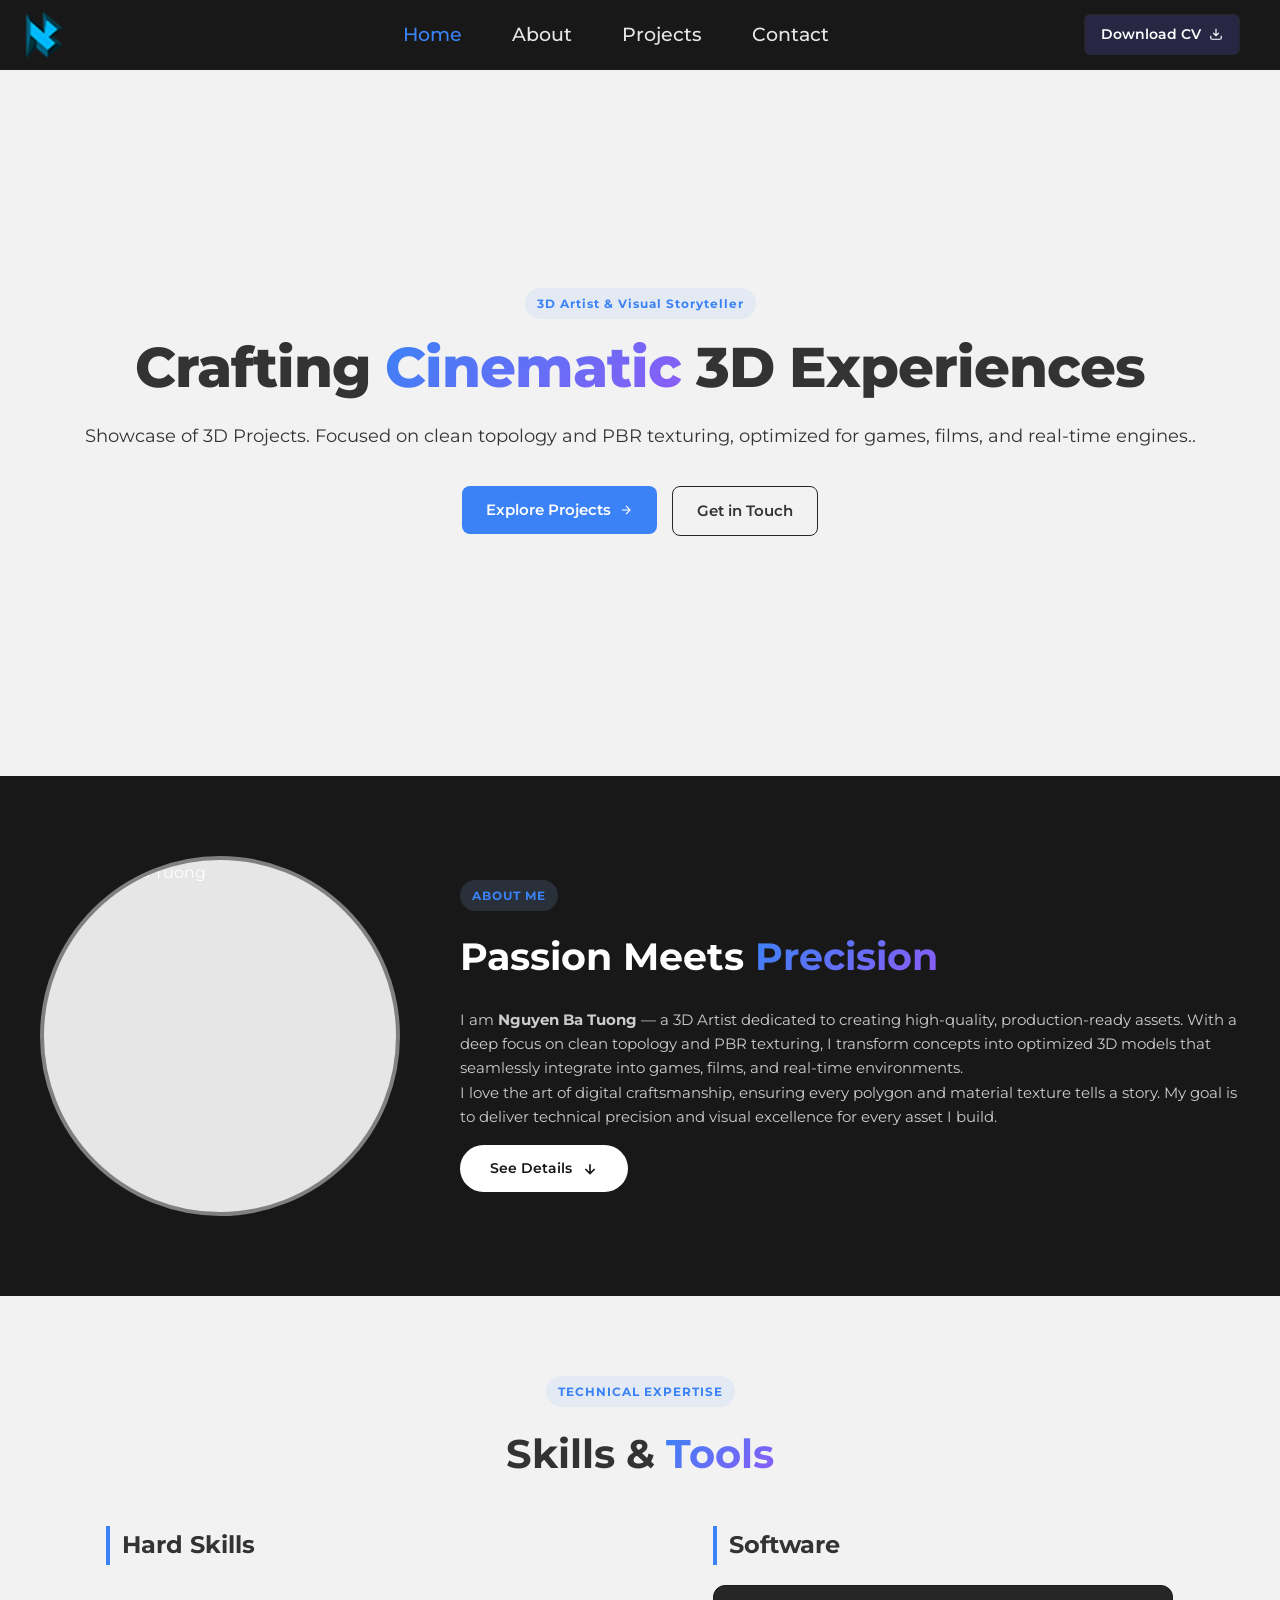
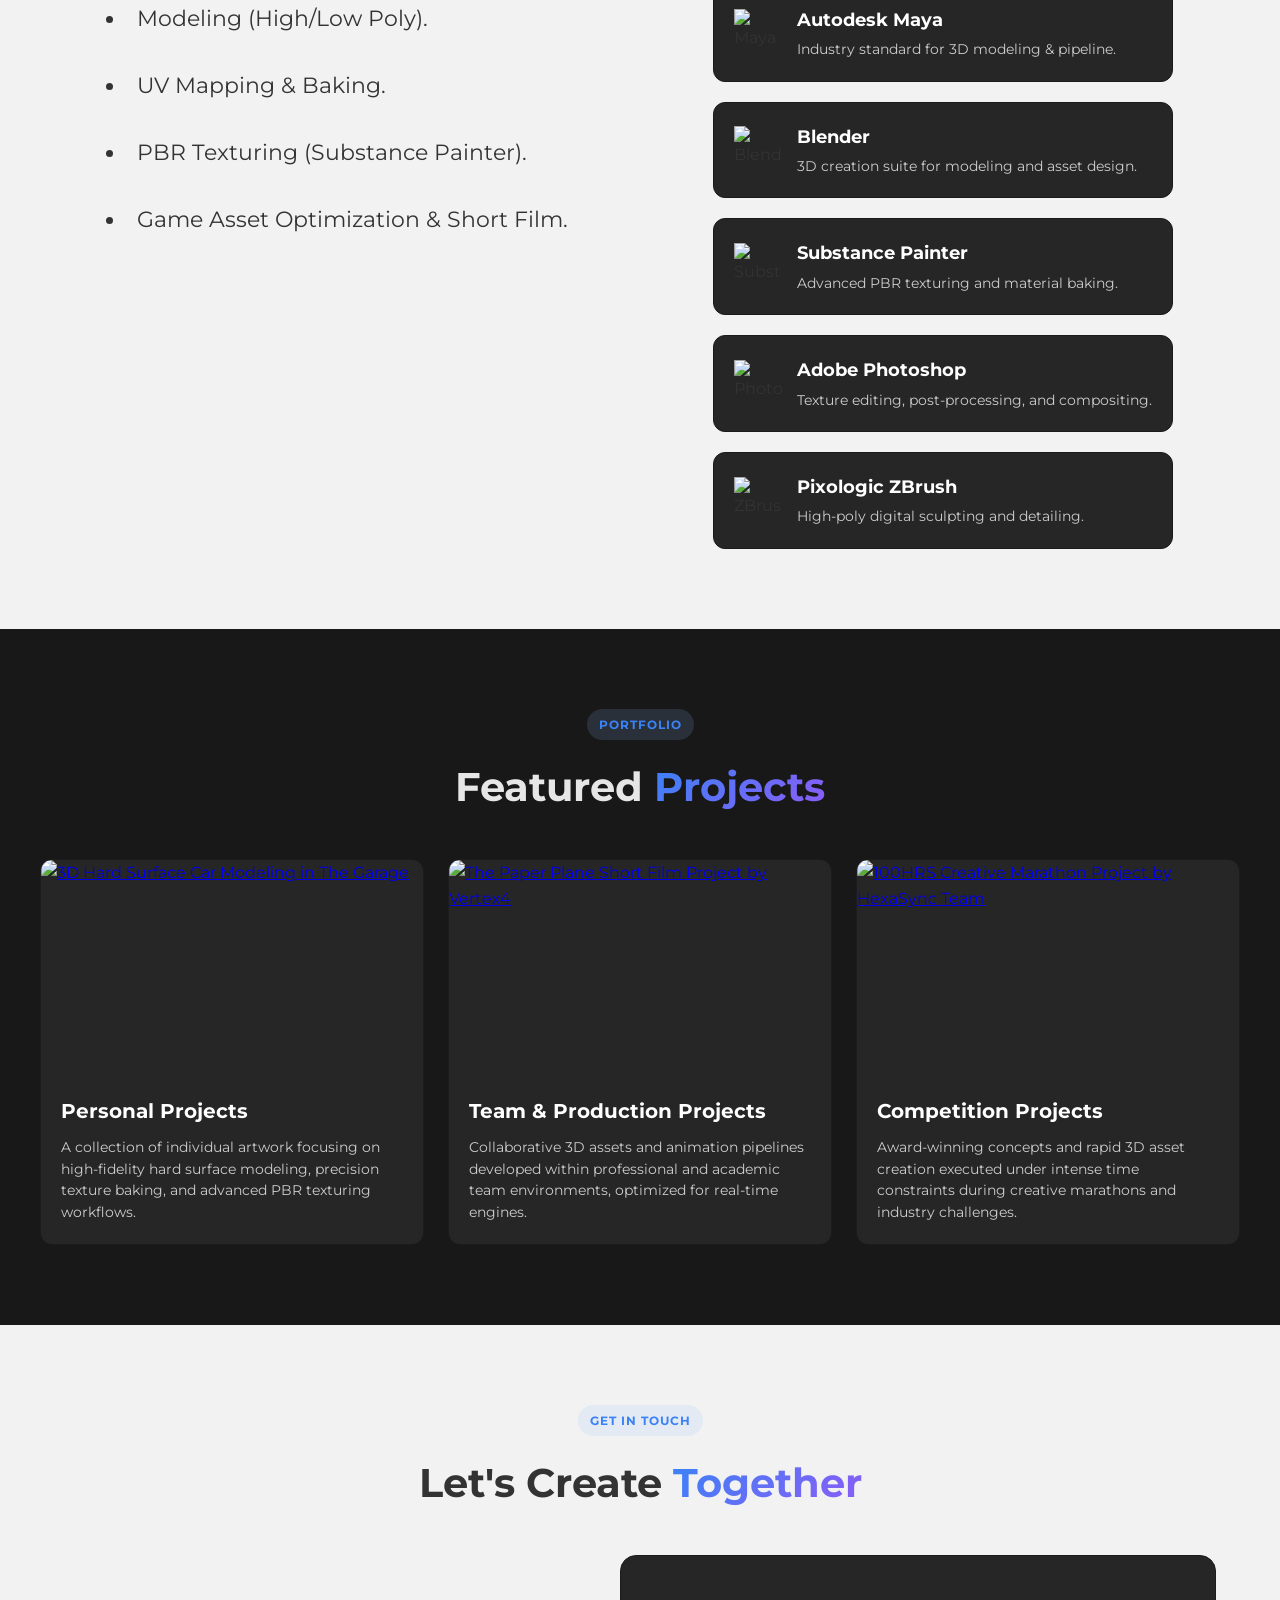
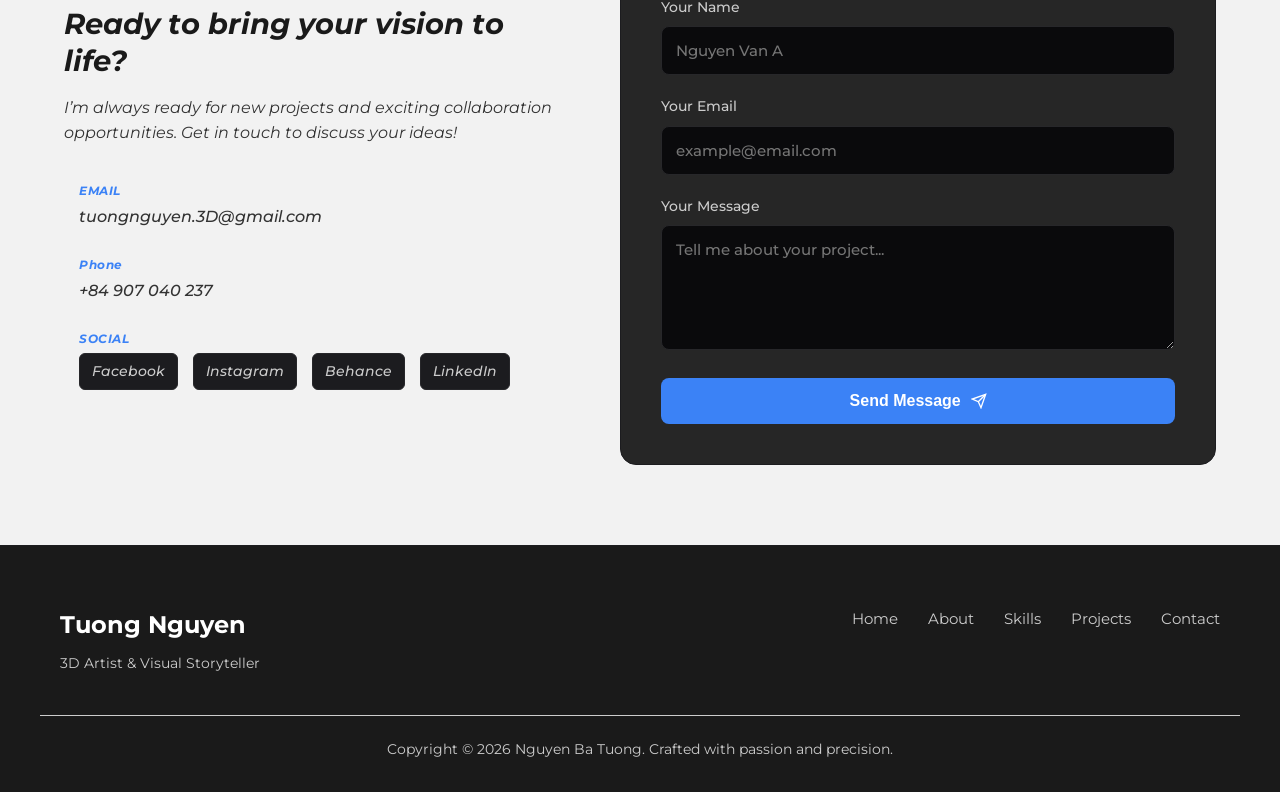
==== commit 132fc2f9: "020726-01h28-update" ====
--- a/index.html
+++ b/index.html
@@ -32,7 +32,8 @@
             <img src="./img/Symbol Logo.png" alt="Logo">
         </a>
 
-        <a href="./PDF/NguyenBaTuong_CV.pdf" class="btn-download">
+        <a href="https://drive.google.com/file/d/1_DczszFcHBpu4PlJlKa_iuLgecI-OSYg/view?usp=sharing"
+            class="btn-download">
             <span>Download CV</span>
             <svg width="14" height="14" viewBox="0 0 24 24" fill="none" stroke="currentColor" stroke-width="2"
                 class="icon-download">
@@ -117,7 +118,8 @@
                         My goal is to deliver technical precision and visual excellence for every asset I build.
                     </p>
                     <div class="about-actions">
-                        <a href="#skills" class="btn-read-more">
+                        <a href="https://drive.google.com/file/d/1_DczszFcHBpu4PlJlKa_iuLgecI-OSYg/view?usp=sharing"
+                            class="btn-read-more">
                             <span>See Details</span>
                             <svg width="16" height="16" viewBox="0 0 24 24" fill="none" stroke="currentColor"
                                 stroke-width="2.5" class="icon-arrow-down">
@@ -125,30 +127,6 @@
                             </svg>
                         </a>
                     </div>
-                    <ul class="features-list">
-                        <li class="feature-item">
-                            <span class="feature-icon" aria-hidden="true"><i class="icon-star"></i></span>
-                            <div class="feature-content">
-                                <h3>Vehicle & Hard Surface</h3>
-                                <p>High-fidelity 3D modeling with clean topology.</p>
-                            </div>
-                        </li>
-                        <li class="feature-item">
-                            <span class="feature-icon" aria-hidden="true"><i class="icon-game"></i></span>
-                            <div class="feature-content">
-                                <h3>Game & Character Art</h3>
-                                <p>Optimized assets ready for production pipelines.</p>
-                            </div>
-                        </li>
-                        <li class="feature-item">
-                            <span class="feature-icon" aria-hidden="true"><i class="icon-check"></i></span>
-                            <div class="feature-content">
-                                <h3>PBR Texturing & Baking</h3>
-                                <p>Realistic materials mapped to perfection.</p>
-                            </div>
-                        </li>
-                    </ul>
-
                 </div>
             </section>
         </article>
@@ -157,115 +135,124 @@
                 <p class="badge-skills">TECHNICAL EXPERTISE</p>
                 <h1 class="skills-title">Skills & <span class="text-gradient">Tools</span></h1>
             </div>
-            <section class="hard-skills-container">
-                <h2>Hard Skills</h2>
-                <ul class="hard-skills-list">
-                    <li>Hard Surface Modeling (High/Low Poly).</li>
-                    <li>UV Mapping & Baking.</li>
-                    <li>PBR Texturing (Substance Painter).</li>
-                    <li>Game Asset Optimization.</li>
-                </ul>
-            </section>
-            <section class="software-container">
-                <h2>Software</h2>
-                <ul class="software-grid">
-                    <li class="software-card">
-                        <span class="software-icon" aria-hidden="true">
-                            <img src="./img/maya logo.png" alt="Maya Logo">
-                        </span>
-                        <div class="software-info">
-                            <h3>Autodesk Maya</h3>
-                            <p>Industry standard for 3D modeling & pipeline.</p>
+            <div class="skills-container">
+                <section class="hard-skills-container">
+                    <h2>Hard Skills</h2>
+                    <ul class="hard-skills-list">
+                        <li>Modeling (High/Low Poly).</li>
+                        <li>UV Mapping & Baking.</li>
+                        <li>PBR Texturing (Substance Painter).</li>
+                        <li>Game Asset Optimization & Short Film.</li>
+                    </ul>
+                </section>
+                <section class="software-container">
+                    <h2>Software</h2>
+                    <ul class="software-grid">
+                        <li class="software-card">
+                            <span class="software-icon" aria-hidden="true">
+                                <img src="./img/maya logo.png" alt="Maya Logo">
+                            </span>
+                            <div class="software-info">
+                                <h3>Autodesk Maya</h3>
+                                <p>Industry standard for 3D modeling & pipeline.</p>
+                            </div>
+                        </li>
+
+                        <li class="software-card">
+                            <span class="software-icon" aria-hidden="true">
+                                <img src="./img/blender-icon.png" alt="Blender Logo">
+                            </span>
+                            <div class="software-info">
+                                <h3>Blender</h3>
+                                <p>3D creation suite for modeling and asset design.</p>
+                            </div>
+                        </li>
+
+                        <li class="software-card">
+                            <span class="software-icon" aria-hidden="true">
+                                <img src="./img/sp logo.png" alt="Substance Painter Logo">
+                            </span>
+                            <div class="software-info">
+                                <h3>Substance Painter</h3>
+                                <p>Advanced PBR texturing and material baking.</p>
+                            </div>
+                        </li>
+
+                        <li class="software-card">
+                            <span class="software-icon" aria-hidden="true">
+                                <img src="./img/ps logo.png" alt="Photoshop Logo">
+                            </span>
+                            <div class="software-info">
+                                <h3>Adobe Photoshop</h3>
+                                <p>Texture editing, post-processing, and compositing.</p>
+                            </div>
+                        </li>
+
+                        <li class="software-card">
+                            <span class="software-icon" aria-hidden="true">
+                                <img src="./img/ZbrushIcon.png" alt="ZBrush Logo">
+                            </span>
+                            <div class="software-info">
+                                <h3>Pixologic ZBrush</h3>
+                                <p>High-poly digital sculpting and detailing.</p>
+                            </div>
+                        </li>
+                    </ul>
+                </section>
+            </div>
+        </section>
+        <article class="portfolio-section" id="projects">
+            <section class="projects-section">
+                <div class="portfolio-header">
+                    <span class="badge-portfolio">PORTFOLIO</span>
+                    <h1 class="portfolio-title">Featured <span class="text-gradient">Projects</span></h1>
+                </div>
+                <ul class="projects-grid">
+                    <li class="project-card">
+                        <a href="https://drive.google.com/file/d/10uYpPU5qUPJoYN_MXYCHhhS4H6g00dY2/view?usp=sharing"
+                            class="project-thumbnail" target="_blank">
+                            <img src="./img/Car in The Garage FN Comopsiting.jpg"
+                                alt="3D Hard Surface Car Modeling in The Garage" loading="lazy">
+                        </a>
+                        <div class="project-content">
+                            <h3>Personal Projects</h3>
+                            <p>A collection of individual artwork focusing on high-fidelity hard surface modeling,
+                                precision
+                                texture baking, and advanced PBR texturing workflows.</p>
                         </div>
                     </li>
 
-                    <li class="software-card">
-                        <span class="software-icon" aria-hidden="true">
-                            <img src="./img/blender-icon.png" alt="Blender Logo">
-                        </span>
-                        <div class="software-info">
-                            <h3>Blender</h3>
-                            <p>3D creation suite for modeling and asset design.</p>
+                    <li class="project-card">
+                        <a href="https://drive.google.com/file/d/10uYpPU5qUPJoYN_MXYCHhhS4H6g00dY2/view?usp=sharing"
+                            class="project-thumbnail" target="_blank">
+                            <img src="./img/The Paper Plane by Vertex4-Cover.jpg"
+                                alt="The Paper Plane Short Film Project by Vertex4" loading="lazy">
+                        </a>
+                        <div class="project-content">
+                            <h3>Team & Production Projects</h3>
+                            <p>Collaborative 3D assets and animation pipelines developed within professional and
+                                academic
+                                team environments, optimized for real-time engines.</p>
                         </div>
                     </li>
 
-                    <li class="software-card">
-                        <span class="software-icon" aria-hidden="true">
-                            <img src="./img/sp logo.png" alt="Substance Painter Logo">
-                        </span>
-                        <div class="software-info">
-                            <h3>Substance Painter</h3>
-                            <p>Advanced PBR texturing and material baking.</p>
-                        </div>
-                    </li>
-
-                    <li class="software-card">
-                        <span class="software-icon" aria-hidden="true">
-                            <img src="./img/ps logo.png" alt="Photoshop Logo">
-                        </span>
-                        <div class="software-info">
-                            <h3>Adobe Photoshop</h3>
-                            <p>Texture editing, post-processing, and compositing.</p>
-                        </div>
-                    </li>
-
-                    <li class="software-card">
-                        <span class="software-icon" aria-hidden="true">
-                            <img src="./img/ZbrushIcon.png" alt="ZBrush Logo">
-                        </span>
-                        <div class="software-info">
-                            <h3>Pixologic ZBrush</h3>
-                            <p>High-poly digital sculpting and detailing.</p>
+                    <li class="project-card">
+                        <a href="https://drive.google.com/file/d/10uYpPU5qUPJoYN_MXYCHhhS4H6g00dY2/view?usp=sharing"
+                            class="project-thumbnail" target="_blank">
+                            <img src="./img/100HRS_ArenaCantho01_HexaSync.jpg"
+                                alt="100HRS Creative Marathon Project by HexaSync Team" loading="lazy">
+                        </a>
+                        <div class="project-content">
+                            <h3>Competition Projects</h3>
+                            <p>Award-winning concepts and rapid 3D asset creation executed under intense time
+                                constraints
+                                during creative marathons and industry challenges.</p>
                         </div>
                     </li>
                 </ul>
             </section>
-        </section>
-        <article class="portfolio-section" id="projects">
-            <div class="portfolio-header">
-                <span class="badge-portfolio">PORTFOLIO</span>
-                <h1 class="portfolio-title">Featured <span class="text-gradient">Projects</span></h1>
-            </div>
-
-            <ul class="projects-grid">
-                <li class="project-card">
-                    <span class="project-thumbnail">
-                        <img src="./img/Car in The Garage FN Comopsiting.jpg"
-                            alt="3D Hard Surface Car Modeling in The Garage" loading="lazy">
-                    </span>
-                    <div class="project-content">
-                        <h3>Personal Projects</h3>
-                        <p>A collection of individual artwork focusing on high-fidelity hard surface modeling, precision
-                            texture baking, and advanced PBR texturing workflows.</p>
-                    </div>
-                </li>
-
-                <li class="project-card">
-                    <span class="project-thumbnail">
-                        <img src="./img/The Paper Plane by Vertex4-Cover.jpg"
-                            alt="The Paper Plane Short Film Project by Vertex4" loading="lazy">
-                    </span>
-                    <div class="project-content">
-                        <h3>Team & Production Projects</h3>
-                        <p>Collaborative 3D assets and animation pipelines developed within professional and academic
-                            team environments, optimized for real-time engines.</p>
-                    </div>
-                </li>
-
-                <li class="project-card">
-                    <span class="project-thumbnail">
-                        <img src="./img/100HRS_ArenaCantho01_HexaSync.jpg"
-                            alt="100HRS Creative Marathon Project by HexaSync Team" loading="lazy">
-                    </span>
-                    <div class="project-content">
-                        <h3>Competition Projects</h3>
-                        <p>Award-winning concepts and rapid 3D asset creation executed under intense time constraints
-                            during creative marathons and industry challenges.</p>
-                    </div>
-                </li>
-            </ul>
         </article>
-        <section class="awards-section" id="awards">
+        <!-- <section class="awards-section" id="awards">
             <div class="awards-header">
                 <p class="badge-awards">RECOGNITION</p>
                 <h1 class="awards-title">Awards & <span class="text-gradient">Achievements</span></h1>
@@ -301,33 +288,32 @@
                 </li>
 
             </ul>
-        </section>
+        </section> -->
         <article class="contact-section" id="contact">
             <div class="contact-header">
                 <span class="badge-contact">GET IN TOUCH</span>
                 <h1 class="contact-title">Let's Create <span class="text-gradient">Together</span></h1>
             </div>
-
             <div class="contact-container">
                 <address class="contact-info">
                     <h2>Ready to bring your vision to life?</h2>
-                    <p class="contact-subtitle">Tôi luôn sẵn sàng cho các dự án mới và cơ hội hợp tác thú vị. Hãy liên
-                        hệ để thảo luận về ý tưởng của bạn!</p>
+                    <p class="contact-subtitle">I’m always ready for new projects and exciting collaboration
+                        opportunities. Get in touch to discuss your ideas!</p>
 
                     <ul class="contact-methods">
                         <li class="method-item">
                             <span class="method-icon" aria-hidden="true"><i class="icon-email"></i></span>
                             <div class="method-detail">
                                 <span class="method-label">EMAIL</span>
-                                <a href="mailto:nbtuongb23030@cusc.ctu.edu.vn">nbtuongb23030@cusc.ctu.edu.vn</a>
+                                <a href="mailto:tuongnguyen.3D@gmail.com">tuongnguyen.3D@gmail.com</a>
                             </div>
                         </li>
 
                         <li class="method-item">
                             <span class="method-icon" aria-hidden="true"><i class="icon-location"></i></span>
                             <div class="method-detail">
-                                <span class="method-label">LOCATION</span>
-                                <p>Can Tho, Vietnam</p>
+                                <span class="method-label">Phone</span>
+                                <a href="tel:+84907040237">+84 907 040 237</a>
                             </div>
                         </li>
 
@@ -336,20 +322,27 @@
                             <div class="method-detail">
                                 <span class="method-label">SOCIAL</span>
                                 <div class="social-links">
-                                    <a href="#" target="_blank" rel="noopener noreferrer">Facebook</a>
-                                    <a href="#" target="_blank" rel="noopener noreferrer">Instagram</a>
-                                    <a href="#" target="_blank" rel="noopener noreferrer">ArtStation</a>
-                                    <a href="#" target="_blank" rel="noopener noreferrer">LinkedIn</a>
+                                    <a href="https://www.facebook.com/ba.tuong.nguyen.2025" target="_blank"
+                                        rel="noopener noreferrer">Facebook</a>
+                                    <a href="https://www.instagram.com/tuong.nguyen2706?igsh=MWFrcmZxZXd1cXpnYg=="" target="
+                                        _blank" rel="noopener noreferrer">Instagram</a>
+                                    <a href="https://www.behance.net/btngnguyn3" target="_blank"
+                                        rel="noopener noreferrer">Behance</a>
+                                    <a href="https://www.linkedin.com/in/bá-tường-nguyễn-9911013a5/" target="_blank"
+                                        rel="noopener noreferrer">LinkedIn</a>
                                 </div>
                             </div>
                         </li>
                     </ul>
                 </address>
 
-                <form class="contact-form" action="#" method="POST">
+                <form class="contact-form" action="https://api.web3forms.com/submit" method="POST" id="contactForm">
+
+                    <input type="hidden" name="access_key" value="d3abc4f9-5657-47eb-9acf-7cac4cee269c">
+
                     <div class="form-group">
                         <label for="user-name">Your Name</label>
-                        <input type="text" id="user-name" name="name" placeholder="Nguyễn Văn A" required>
+                        <input type="text" id="user-name" name="name" placeholder="Nguyen Van A" required>
                     </div>
 
                     <div class="form-group">
@@ -359,13 +352,17 @@
 
                     <div class="form-group">
                         <label for="user-message">Your Message</label>
-                        <textarea id="user-message" name="message" rows="5"
-                            placeholder="Hãy cho tôi biết về dự án của bạn..." required></textarea>
+                        <textarea id="user-message" name="message" rows="5" placeholder="Tell me about your project..."
+                            required></textarea>
                     </div>
 
                     <button type="submit" class="btn-submit">
                         <span>Send Message</span>
-                        <i class="icon-paper-plane" aria-hidden="true"></i>
+                        <svg width="16" height="16" viewBox="0 0 24 24" fill="none" stroke="currentColor"
+                            stroke-width="2">
+                            <line x1="22" y1="2" x2="11" y2="13"></line>
+                            <polygon points="22 2 15 22 11 13 2 9 22 2"></polygon>
+                        </svg>
                     </button>
                 </form>
             </div>
@@ -395,7 +392,7 @@
         <hr class="footer-divider">
 
         <div class="footer-bottom">
-            <small class="copyright">Copyright &copy 2025 Nguyen Ba Tuong. Crafted with passion and precision.</small>
+            <small class="copyright">Copyright &copy 2026 Nguyen Ba Tuong. Crafted with passion and precision.</small>
         </div>
     </footer>
     <button id="backToTop" class="btn-back-to-top" aria-label="Back to top">
--- a/css/style.css
+++ b/css/style.css
@@ -7,7 +7,7 @@
 :root {
     /* Hệ màu tối (Dark Mode) cao cấp phù hợp với 3D Artist */
     --bg-main: hsl(0, 0%, 95%);          /* Màu nền chính của toàn bộ trang web */
-    --bg-card: #121214;          /* Màu nền của các ô Card, Khung nội dung */
+    --bg-card: hsl(0, 0%, 15%);          /* Màu nền của các ô Card, Khung nội dung */
     --bg-card-hover: #1a1a1e;    /* Màu nền Card khi di chuột vào */
     --color-primary: #3b82f6;    /* Màu xanh chủ đạo (Accent Blue) */
     --color-text: hsl(0, 0%, 20%);       /* Màu chữ chính (Trắng sáng) */
@@ -47,7 +47,10 @@
    2. THÀNH PHẦN TIỆN ÍCH (UTILITIES) - Dùng chung nhiều nơi
    ========================================================================== */
 .text-blue {
-    color: var(--color-primary);
+    background: linear-gradient(135deg, #3b82f6, #8b5cf6);
+    background-clip: text;
+    -webkit-background-clip: text;
+    -webkit-text-fill-color: transparent;
 }
 
 .text-gradient {
@@ -57,10 +60,17 @@
     -webkit-text-fill-color: transparent; /* Ẩn màu chữ gốc để chỉ hiển thị gradient */
 }
 
+.text-blue {
+    background: linear-gradient(135deg, #3b82f6, #8b5cf6);
+    background-clip: text;
+    -webkit-background-clip: text;
+    -webkit-text-fill-color: transparent;
+}
+
 /* Định dạng các thẻ Badge (Nhãn phụ nằm trên tiêu đề) */
 [class^="badge-"], .hero-badge {
     display: inline-block;
-    background: rgba(143, 186, 255, 0.1);
+    background: rgba(143, 186, 255, 0.15);
     color: var(--color-primary);
     padding: 6px 12px;
     border-radius: 20px;
@@ -113,7 +123,7 @@
     left: 0;
     width: 100%;
     height: 70px;
-    background: rgba(10, 10, 12, 0.85);
+    background: rgba(0, 0, 0, 0.9);
     backdrop-filter: blur(12px);
     -webkit-backdrop-filter: blur(12px);
     display: flex;
@@ -145,7 +155,7 @@
     display: inline-flex;
     align-items: center;
     gap: 8px;
-    background: #1c1c1f;
+    background: hsl(240, 27%, 21%);
     color: #ffffff;
     padding: 8px 16px;
     border-radius: 6px;
@@ -184,7 +194,7 @@
 .hero-section {
     padding-top: 18em;          /* Đẩy khoảng cách xuống để tránh bị Menu Header đè lên */
     text-align: center;          /* Căn giữa toàn bộ nội dung Hero */
-    max-width: 80vw;            /* Bóp hẹp lại một chút nhìn bố cục chữ sẽ đẹp hơn */
+    max-width: 90vw;            /* Bóp hẹp lại một chút nhìn bố cục chữ sẽ đẹp hơn */
 }
 
 .hero-title {
@@ -214,9 +224,9 @@
    ========================================================================== */
 .about-container {
     max-width: 100%;            /* Trải rộng toàn màn hình để đổ nền đen */
-    margin-top: 16em;
+    margin-top: 15em;
     color: #ffffff;             /* Chuyển toàn bộ chữ mặc định thành màu trắng */
-    background-color: rgba(22, 22, 24, 0.9); /* Màu đen 90% siêu sang trọng */
+    background-color: rgba(0, 0, 0, 0.9); /* Màu đen 90% siêu sang trọng */
     padding: 80px 40px;         /* Giới hạn nội dung gọn vào giữa */
 }
 
@@ -255,13 +265,13 @@
 
 /* Tối ưu ảnh Avatar gốc của bạn */
 .about-image {
-    width: 320px;                /* Tăng kích thước lên một chút cho cân xứng bố cục Grid */
-    height: 320px;
+    width: 360px;                /* Tăng kích thước lên một chút cho cân xứng bố cục Grid */
+    height: 360px;
     object-fit: cover;
     border-radius: 50%;
     display: block;
     margin: 0 auto;
-    border: 4px solid hsl(0, 0%, 10%);   /* Tạo viền sang trọng bọc quanh avatar */
+    border: 4px solid hsl(0, 0%, 50%);   /* Tạo viền sang trọng bọc quanh avatar */
     background: hsl(0, 0%, 90%); /* Nền đen cho avatar nếu ảnh chưa load kịp */
 }
 
@@ -278,6 +288,7 @@
 
 .text-gradient {
     background: linear-gradient(135deg, #3b82f6, #8b5cf6);
+    background-clip: text;
     -webkit-background-clip: text;
     -webkit-text-fill-color: transparent;
 }
@@ -285,36 +296,12 @@
 .about-description {
     font-size: 0.95rem;
     line-height: 1.6;
-    color: #cbd5e1;             /* Màu xám trắng dịu mắt, dễ đọc trên nền tối */
+    color: var(--color-text-muted-2);    
     margin: 0;
 }
 
 /* Danh sách các tính năng/thế mạnh nổi bật */
-.features-list {
-    list-style: none;
-    display: flex;
-    flex-direction: column;
-    gap: 15px;
-    padding: 0;
-}
-
-/* .feature-item {
-    display: flex;
-    gap: 15px;
-    margin-bottom: 20px;
-} */
-
-.feature-content h3 {
-    font-size: 1.1rem;
-    color: #ffffff;
-    margin-bottom: 3px;
-    margin-top: 1em;
-}
-
-.feature-content p {
-    font-size: 0.9rem;
-    color: #94a3b8;
-}
+
 
 /* --- ĐỊNH DẠNG NÚT XEM CHI TIẾT (SEE DETAILS) --- */
 .about-actions {
@@ -359,9 +346,21 @@
 /* ==========================================================================
    6. KỸ NĂNG & CÔNG CỤ (SKILLS & SOFTWARE)
    ========================================================================== */
+
+.skills-section {
+    margin-top: 80px;
+    width: 90vw;
+}
+
+.skills-container {
+    display: grid;
+    grid-template-columns: 1fr 1fr; /* Cột trái là kỹ năng cứng, cột phải là phần mềm */
+    gap: 60px;
+}
+
 .skills-header, .portfolio-header, .awards-header, .contact-header {
     text-align: center;
-    margin-bottom: 50px;
+    margin-bottom: 40px;
 }
 
 .skills-title, .portfolio-title, .awards-title, .contact-title {
@@ -376,17 +375,23 @@
 .hard-skills-container h2, .software-container h2 {
     font-size: 1.5rem;
     margin-bottom: 20px;
-    color: #fff;
+    color: hsl(0, 0%, 20%);
     border-left: 4px solid var(--color-primary);
     padding-left: 12px;
 }
 
 .hard-skills-list {
-    display: grid;
-    grid-template-columns: repeat(2, 1fr); /* Chia kỹ năng cứng thành 2 cột song song */
-    gap: 15px;
+    /* display: grid; */
+    /* grid-template-columns: repeat(2, 1fr); Chia kỹ năng cứng thành 2 cột song song */
+    /* gap: 15px; */
     list-style-position: inside; /* Đẩy dấu chấm đầu dòng thụt vào trong văn bản */
-    color: var(--color-text-muted);
+    color: var(--color-text-muted-1);
+}
+
+.hard-skills-list li {
+    margin: 0;
+    font-size: 1.4em;
+    line-height: 3;
 }
 
 /* Giữ nguyên cấu trúc lưới phần mềm có sẵn của bạn và tối ưu hóa biến */
@@ -405,7 +410,7 @@
     background: var(--bg-card);
     padding: 20px;
     border-radius: 12px;
-    border: 1px solid #1c1c1f;
+    border: 1px solid hsl(0, 0%, 10%);
     transition: var(--transition);
 }
 
@@ -431,12 +436,22 @@
 .software-info p {
     margin: 0;
     font-size: 0.85rem;
-    color: var(--color-text-muted);
+    color: var(--color-text-muted-2);
 }
 
 /* ==========================================================================
    7. DỰ ÁN (PROJECTS)
    ========================================================================== */
+
+.portfolio-section {
+    margin: 80px 0 0 0;
+    padding: 80px 40px;
+    max-width: 100%;
+    background: rgba(0, 0, 0, 0.9); /* Nền đen sang trọng cho phần dự án */
+}
+
+.portfolio-title { color: hsl(0, 0%, 90%);}
+
 .projects-grid {
     display: grid;
     grid-template-columns: repeat(3, 1fr); /* Chuyển flex có sẵn thành Grid 3 cột chuẩn đét */
@@ -489,7 +504,7 @@
 }
 
 .project-content p {
-    color: var(--color-text-muted);
+    color: var(--color-text-muted-2);
     font-size: 0.9rem;
     line-height: 1.5;
 }
@@ -550,21 +565,32 @@
    9. LIÊN HỆ (CONTACT SECTION & FORM) - Hoàn thiện mới 100%
    ========================================================================== */
 /* Cấu trúc chia đôi: Trái thông tin liên hệ, Phải là Form nhập liệu */
+.contact-section {
+    margin: 80px auto;
+    width: 90vw;
+}
+
 .contact-container {
     display: grid;
     grid-template-columns: 1fr 1.2fr;
     gap: 60px;
 }
 
+.contact-info {
+    display: flex;
+    flex-direction: column;
+    justify-content: center;
+}
+
 .contact-info h2 {
     font-size: 1.8rem;
-    color: #fff;
+    color: hsl(0, 0%, 10%);
     margin-bottom: 15px;
     line-height: 1.3;
 }
 
 .contact-subtitle {
-    color: var(--color-text-muted);
+    color: var(--color-text-muted-1);
     margin-bottom: 35px;
 }
 
@@ -588,7 +614,7 @@
 }
 
 .method-detail a {
-    color: #fff;
+    color: var(--color-text-muted-1);
     text-decoration: none;
     font-weight: 500;
     transition: var(--transition);
@@ -597,6 +623,8 @@
 .method-detail a:hover {
     color: var(--color-primary);
 }
+
+.method-detail p {color: var(--color-text-muted-1);}
 
 .social-links {
     display: flex;
@@ -606,7 +634,7 @@
 }
 
 .social-links a {
-    color: var(--color-text-muted);
+    color: var(--color-text-muted-2);
     text-decoration: none;
     font-size: 0.9rem;
     background: #1c1c1f;
@@ -639,7 +667,7 @@
     font-size: 0.88rem;
     font-weight: 500;
     margin-bottom: 8px;
-    color: var(--color-text);
+    color: var(--color-text-muted-2);
 }
 
 .contact-form input, .contact-form textarea {
@@ -651,6 +679,7 @@
     color: #fff;
     font-family: inherit;
     font-size: 0.95rem;
+    font-weight: 500;
     transition: var(--transition);
 }
 
@@ -709,7 +738,7 @@
 
 .footer-tagline {
     margin: 8px 0 0 0;
-    color: var(--color-text-muted);
+    color: var(--color-text-muted-2);
     font-size: 0.9rem;
 }
 
@@ -720,7 +749,7 @@
 }
 
 .footer-links a {
-    color: var(--color-text-muted);
+    color: var(--color-text-muted-2);
     text-decoration: none;
     font-size: 0.95rem;
     transition: var(--transition);
@@ -732,7 +761,7 @@
 
 .footer-divider {
     border: 0;
-    border-top: 1px solid #1c1c1f;
+    border-top: 1px solid hsl(0, 0%, 80%);
     max-width: var(--max-width);
     margin: 40px auto 20px auto;
 }
@@ -742,7 +771,7 @@
 }
 
 .copyright {
-    color: #444446;
+    color: var(--color-text-muted-2);
     font-size: 0.85rem;
 }
 
@@ -754,7 +783,7 @@
     width: 50px;
     height: 50px;
     border-radius: 50%;
-    background: linear-gradient(135deg, #3b82f6 0%, #8b5cf6 50%, #ec4899 100%);
+    background: linear-gradient(135deg, #3b82f6, #8b5cf6);
     border: none;
     color: #ffffff;
     cursor: pointer;
@@ -802,14 +831,7 @@
     
     .hero-title { font-size: 2.8rem; }
     
-    /* Chuyển các Layout Grid 2-3 cột thành 2 cột hoặc hàng dọc */
-    /* .about-section {
-        grid-template-columns: 1fr; Ảnh lên trên, chữ xuống dưới
-        gap: 40px;
-        text-align: center;
-    } */
-    
-    .about-image { width: 260px; height: 260px; }
+    .about-image { width: 320px; height: 320px; }
     
     .projects-grid { grid-template-columns: repeat(2, 1fr); } /* Chuyển thành 2 cột */
     
@@ -838,12 +860,8 @@
     }
 
     .about-image {
-        width: 160px;
-        height: 160px;
-    }
-    
-    .features-list {
-        text-align: left;       /* Giữ phần liệt kê kỹ năng căn lề trái cho gọn gàng */
+        width: 320px;
+        height: 320px;
     }
     
     .btn-read-more {
@@ -924,6 +942,7 @@
         flex-direction: column;
         align-items: center;
         gap: 35px;
+        margin-left:0;
     }
 
     .nav-link {
@@ -973,6 +992,10 @@
         gap: 25px;
     }
     
+    .skills-container {
+        display: block;
+    }
+
     .hard-skills-list { grid-template-columns: 1fr; } /* Kỹ năng xếp thành 1 hàng dọc */
     
     .projects-grid, .awards-grid { 
